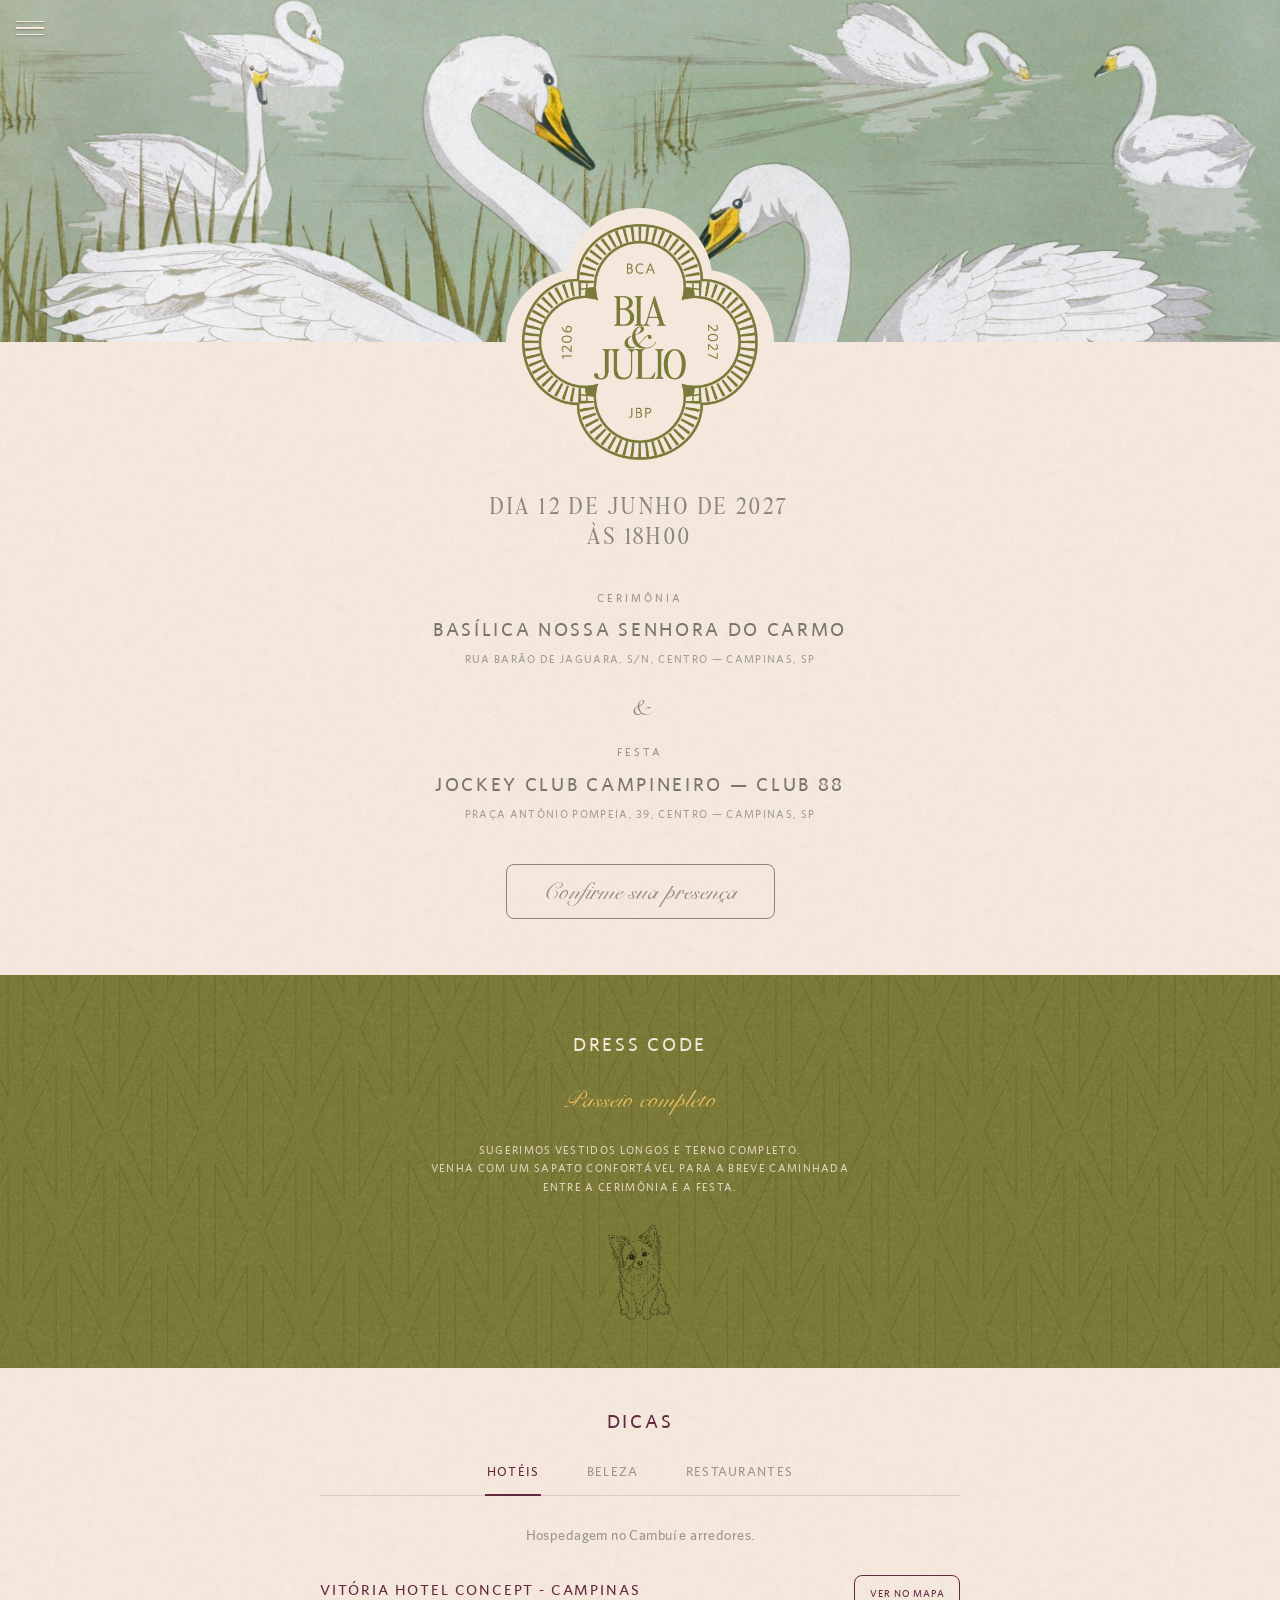
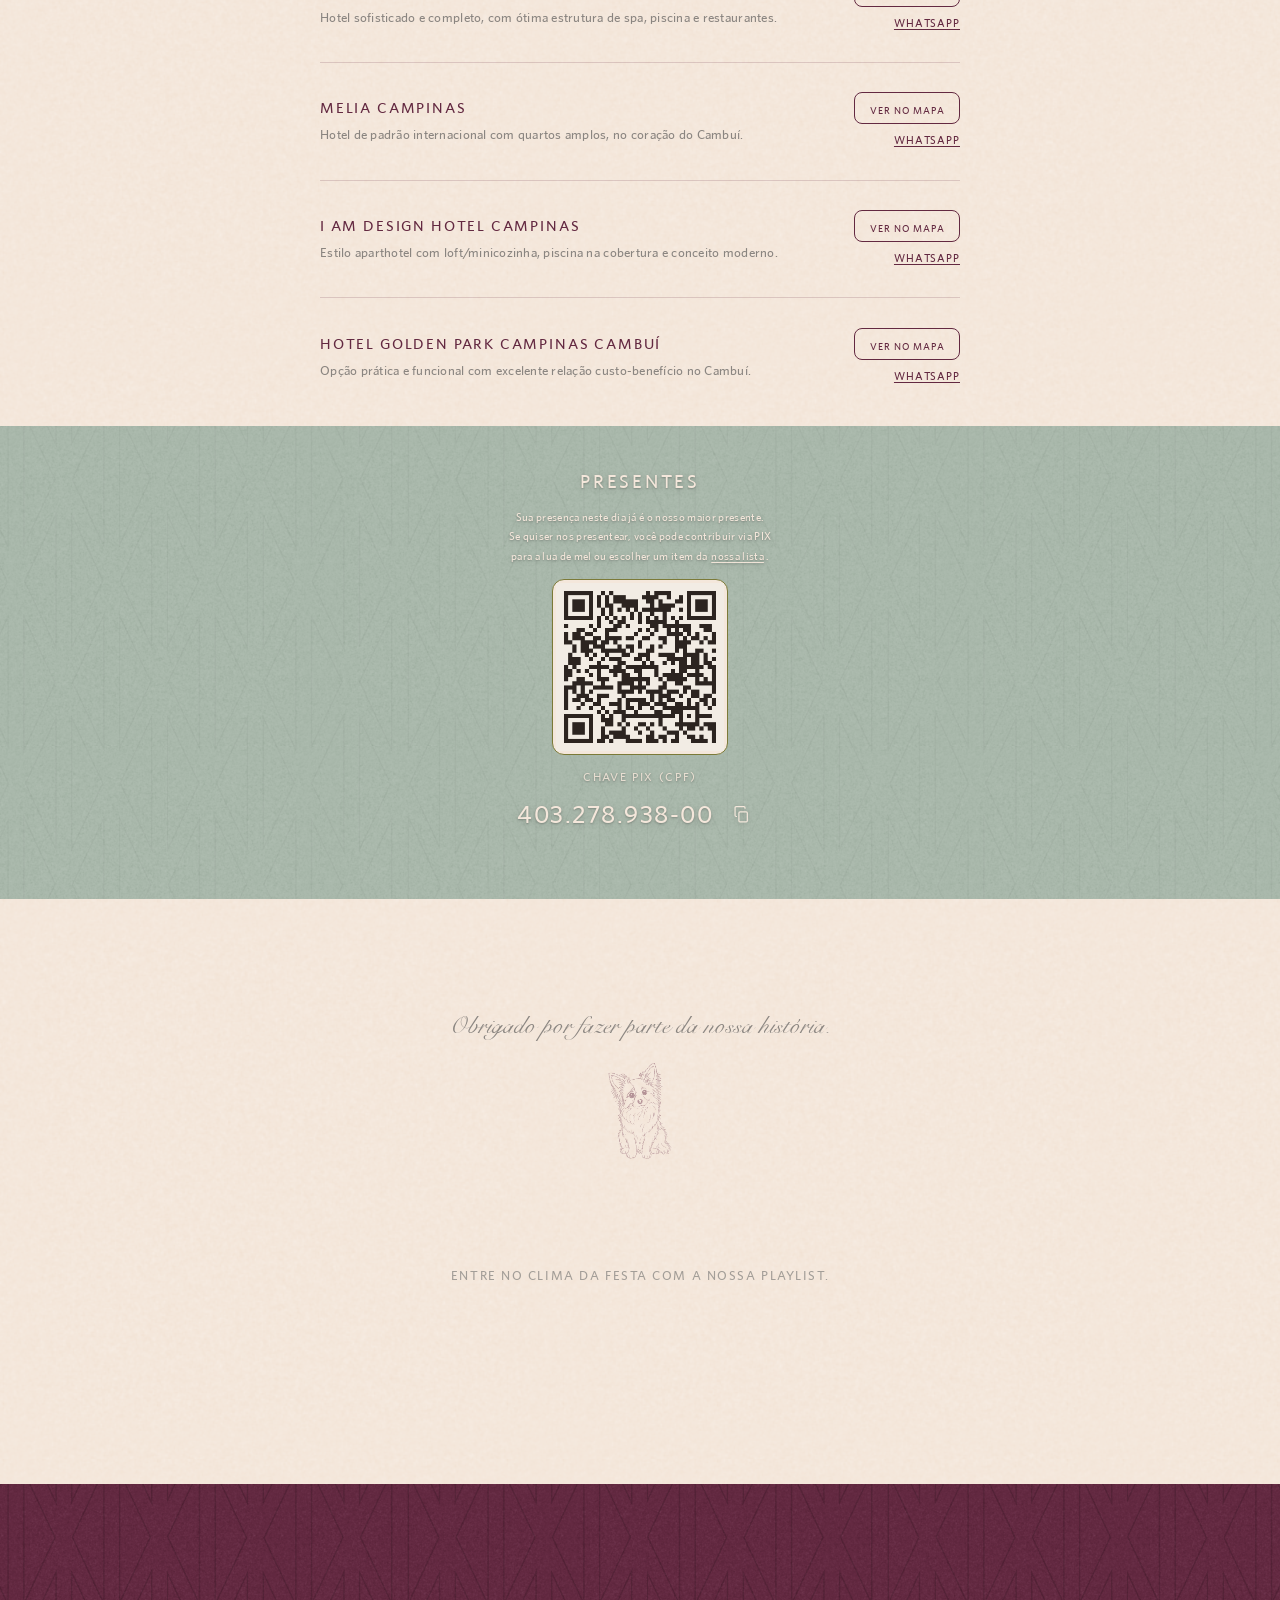
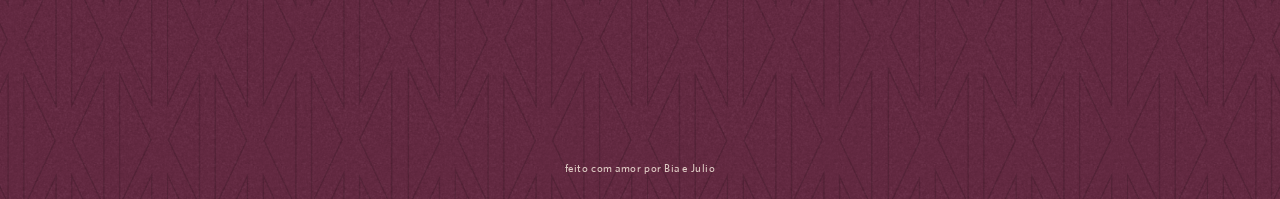
==== home.html @ 4e833aa7 "fix: add Primeiro de Abril and Kindai iFood to tips Co-authored-by: Cursor <cursoragent@cursor.com>" ====
<!DOCTYPE html>
<html lang="pt-BR">
<head>
  <meta charset="UTF-8">
  <meta name="viewport" content="width=device-width, initial-scale=1.0, viewport-fit=cover">
  <title>Beatriz & Julio — Casamento</title>
  <meta name="description" content="Beatriz e Julio vão se casar em 12 de junho de 2027. Confirme sua presença e veja todas as informações do casamento.">
  <link rel="icon" href="assets/images/monograma-gold.png" type="image/png">
  <link rel="stylesheet" href="css/styles.css?v=142">
  <link rel="stylesheet" href="css/rsvp.css?v=12">
</head>
<body>
  <!-- CONFIG
    RSVP_WHATSAPP: 5512996263115
    PIX_CHAVE: 403.278.938-00
    PLAYLIST_URL: #
    HORARIO: 18:00
    CERIMONIA: Basílica Nossa Senhora do Carmo — Rua Barão de Jaguara, s/n, Centro, Campinas — SP
    FESTA: Jockey Club Campineiro — Club 88 — Praça Antônio Pompeia, 39, Centro, Campinas — SP
  -->

  <header class="site-header site-header--on-light">
    <button class="site-header__menu-btn" type="button" aria-label="Abrir menu" aria-expanded="false">
      <span></span>
      <span></span>
      <span></span>
    </button>
  </header>

  <div class="nav-overlay" aria-hidden="true"></div>
  <nav class="nav-drawer" aria-label="Menu principal">
    <ul class="nav-drawer__list">
      <li><a class="nav-drawer__link" href="#inicio">Início</a></li>
      <li><a class="nav-drawer__link" href="#dress-code">Dress Code</a></li>
      <li><a class="nav-drawer__link" href="#dicas">Dicas</a></li>
      <li><a class="nav-drawer__link" href="#presentes">Presentes</a></li>
      <li><a class="nav-drawer__link" href="#playlist">Playlist</a></li>
    </ul>
  </nav>

  <main class="page">
    <div class="first-screen">
      <section id="inicio" class="hero hero--venue">
        <img class="hero__image" src="assets/images/swans-art-nouveau.jpg" alt="Cisnes — ilustração Art Nouveau">
      </section>

      <div class="hero__monogram-stack">
        <img class="hero__monogram-fill" src="assets/images/monograma-fill.svg" alt="" aria-hidden="true">
        <img class="hero__monogram-mark" src="assets/images/monograma-olive.png" alt="Bia & Julio">
      </div>

      <section class="invitation reveal">
        <p class="invitation__date">
          Dia 12 de junho de 2027<br>
          às 18h00
        </p>

        <div class="invitation__venues">
          <div class="invitation__venue">
            <p class="invitation__venue-label">Cerimônia</p>
            <a
              class="invitation__venue-link"
              href="https://maps.app.goo.gl/FiXs4TxxxK9gb6hc9"
              target="_blank"
              rel="noopener noreferrer"
            >
              <h2 class="invitation__venue-name">Basílica Nossa Senhora do Carmo</h2>
              <p class="invitation__venue-address">Rua Barão de Jaguara, s/n, Centro — Campinas, SP</p>
            </a>
          </div>

          <p class="invitation__amp" aria-hidden="true">&amp;</p>

          <div class="invitation__venue">
            <p class="invitation__venue-label">Festa</p>
            <a
              class="invitation__venue-link"
              href="https://maps.app.goo.gl/JfNeEzBHEFz16YMNA"
              target="_blank"
              rel="noopener noreferrer"
            >
              <h2 class="invitation__venue-name">Jockey Club Campineiro — Club 88</h2>
              <p class="invitation__venue-address">Praça Antônio Pompeia, 39, Centro — Campinas, SP</p>
            </a>
          </div>
        </div>

        <button type="button" class="invitation__rsvp" data-rsvp>Confirme sua presença</button>
      </section>
    </div>

    <section id="dress-code" class="dress-code dress-code--gold reveal">
      <!-- <p class="dress-code__label">Dress Code</p> -->
      <h2 class="dress-code__title">Dress Code</h2>
      <p class="dress-code__note">Passeio completo</p>
      <p class="dress-code__place">Sugerimos vestidos longos e terno completo.</p>
      <p class="dress-code__place">Venha com um sapato confortável para a breve caminhada entre a cerimônia e a festa.</p>
      <img class="dress-code__dog" src="assets/images/dog-dark.png" alt="" aria-hidden="true">
    </section>

    <section id="dicas" class="tips">
      <h2 class="tips__heading">Dicas</h2>
      <div class="tips__sheet" data-tips-tabs>
        <div class="tips__tabs" role="tablist" aria-label="Tipos de dica">
          <button type="button" class="tips__tab is-active" role="tab" id="tab-hospedagem" aria-selected="true" aria-controls="panel-hospedagem">Hotéis</button>
          <button type="button" class="tips__tab" role="tab" id="tab-arrumar" aria-selected="false" aria-controls="panel-arrumar">Beleza</button>
          <button type="button" class="tips__tab" role="tab" id="tab-restaurantes" aria-selected="false" aria-controls="panel-restaurantes">Restaurantes</button>
        </div>

        <div class="tips__panel is-active" id="panel-hospedagem" role="tabpanel" aria-labelledby="tab-hospedagem">
          <p class="tips__intro">Hospedagem no Cambuí e arredores.</p>
          <article class="tips__place">
            <div class="tips__place-info">
              <h3 class="tips__place-name">Vitória Hotel Concept - Campinas</h3>
              <p class="tips__place-text">
                Hotel sofisticado e completo, com ótima estrutura de spa, piscina e restaurantes.
              </p>
            </div>
            <div class="tips__place-links">
              <a class="btn" href="https://www.google.com/maps/search/?api=1&amp;query=Vit%C3%B3ria+Hotel+Concept+Av.+Jos%C3%A9+de+Sousa+Campos+425+Campinas" target="_blank" rel="noopener noreferrer">Ver no mapa</a>
              <a class="tips__place-more" href="https://wa.me/5508005802571?text=Ol%C3%A1!%20Gostaria%20de%20fazer%20uma%20reserva%20no%20Vit%C3%B3ria%20Hotel%20Concept%20Campinas%20para%20o%20casamento%20de%20Beatriz%20e%20Julio%20(12%2F06%2F2027)." target="_blank" rel="noopener noreferrer">WhatsApp</a>
            </div>
          </article>
          <article class="tips__place">
            <div class="tips__place-info">
              <h3 class="tips__place-name">Melia Campinas</h3>
              <p class="tips__place-text">
                Hotel de padrão internacional com quartos amplos, no coração do Cambuí.
              </p>
            </div>
            <div class="tips__place-links">
              <a class="btn" href="https://www.google.com/maps/search/?api=1&amp;query=Melia+Campinas" target="_blank" rel="noopener noreferrer">Ver no mapa</a>
              <a class="tips__place-more" href="https://wa.me/551937538000?text=Ol%C3%A1!%20Gostaria%20de%20fazer%20uma%20reserva%20no%20Melia%20Campinas%20para%20o%20casamento%20de%20Beatriz%20e%20Julio%20(12%2F06%2F2027)." target="_blank" rel="noopener noreferrer">WhatsApp</a>
            </div>
          </article>
          <article class="tips__place">
            <div class="tips__place-info">
              <h3 class="tips__place-name">I Am Design Hotel Campinas</h3>
              <p class="tips__place-text">
                Estilo aparthotel com loft/minicozinha, piscina na cobertura e conceito moderno.
              </p>
            </div>
            <div class="tips__place-links">
              <a class="btn" href="https://www.google.com/maps/search/?api=1&amp;query=I+Am+Design+Hotel+Campinas" target="_blank" rel="noopener noreferrer">Ver no mapa</a>
              <a class="tips__place-more" href="https://wa.me/551931138600?text=Ol%C3%A1!%20Gostaria%20de%20fazer%20uma%20reserva%20no%20I%20Am%20Design%20Hotel%20Campinas%20para%20o%20casamento%20de%20Beatriz%20e%20Julio%20(12%2F06%2F2027)." target="_blank" rel="noopener noreferrer">WhatsApp</a>
            </div>
          </article>
          <article class="tips__place">
            <div class="tips__place-info">
              <h3 class="tips__place-name">Hotel Golden Park Campinas Cambuí</h3>
              <p class="tips__place-text">
                Opção prática e funcional com excelente relação custo-benefício no Cambuí.
              </p>
            </div>
            <div class="tips__place-links">
              <a class="btn" href="https://www.google.com/maps/search/?api=1&amp;query=Hotel+Golden+Park+Campinas+Cambu%C3%AD" target="_blank" rel="noopener noreferrer">Ver no mapa</a>
              <a class="tips__place-more" href="https://wa.me/551921377759?text=Ol%C3%A1!%20Gostaria%20de%20fazer%20uma%20reserva%20no%20Hotel%20Golden%20Park%20Campinas%20Cambu%C3%AD%20para%20o%20casamento%20de%20Beatriz%20e%20Julio%20(12%2F06%2F2027)." target="_blank" rel="noopener noreferrer">WhatsApp</a>
            </div>
          </article>
        </div>

        <div class="tips__panel" id="panel-arrumar" role="tabpanel" aria-labelledby="tab-arrumar" hidden>
          <p class="tips__intro">Onde se arrumar no dia.</p>
          <article class="tips__place">
            <div class="tips__place-info">
              <h3 class="tips__place-name">CR Beauty Concept</h3>
              <p class="tips__place-text">
                Espaço acolhedor no Cambuí focado em produções para eventos e dia da noiva/madrinhas.
              </p>
            </div>
            <div class="tips__place-links">
              <a class="btn" href="https://www.google.com/maps/search/?api=1&amp;query=CR+Beauty+Concept+Campinas" target="_blank" rel="noopener noreferrer">Ver no mapa</a>
              <a class="tips__place-more" href="https://wa.me/551933953003?text=Ol%C3%A1!%20Gostaria%20de%20agendar%20um%20hor%C3%A1rio%20para%20o%20casamento%20de%20Beatriz%20e%20Julio%20(12%2F06%2F2027)." target="_blank" rel="noopener noreferrer">WhatsApp</a>
            </div>
          </article>
          <article class="tips__place">
            <div class="tips__place-info">
              <h3 class="tips__place-name">Salão Beauty Lounge Paula Espelho</h3>
              <p class="tips__place-text">
                Salão renomado no Cambuí, especializado em maquiagem e penteados de alta durabilidade.
              </p>
            </div>
            <div class="tips__place-links">
              <a class="btn" href="https://www.google.com/maps/search/?api=1&amp;query=Sal%C3%A3o+Beauty+Lounge+Paula+Espelho+Campinas" target="_blank" rel="noopener noreferrer">Ver no mapa</a>
              <a class="tips__place-more" href="https://wa.me/551932035300?text=Ol%C3%A1!%20Gostaria%20de%20agendar%20um%20hor%C3%A1rio%20para%20o%20casamento%20de%20Beatriz%20e%20Julio%20(12%2F06%2F2027)." target="_blank" rel="noopener noreferrer">WhatsApp</a>
            </div>
          </article>
          <article class="tips__place">
            <div class="tips__place-info">
              <h3 class="tips__place-name">Monalisa Beauty Lounge</h3>
              <p class="tips__place-text">
                Estrutura ampla em Nova Campinas para maquiagem, cabelos e dia de beleza.
              </p>
            </div>
            <div class="tips__place-links">
              <a class="btn" href="https://www.google.com/maps/search/?api=1&amp;query=Monalisa+Beauty+Lounge+Campinas" target="_blank" rel="noopener noreferrer">Ver no mapa</a>
              <a class="tips__place-more" href="https://wa.me/551933425844?text=Ol%C3%A1!%20Gostaria%20de%20agendar%20um%20hor%C3%A1rio%20para%20o%20casamento%20de%20Beatriz%20e%20Julio%20(12%2F06%2F2027)." target="_blank" rel="noopener noreferrer">WhatsApp</a>
            </div>
          </article>
          <article class="tips__place">
            <div class="tips__place-info">
              <h3 class="tips__place-name">Keramas Salão e Spa Urbano</h3>
              <p class="tips__place-text">
                Conceito de spa urbano com pacotes e espaço privativo para atendimento de grupos.
              </p>
            </div>
            <div class="tips__place-links">
              <a class="btn" href="https://www.google.com/maps/search/?api=1&amp;query=Keramas+Sal%C3%A3o+e+Spa+Urbano+Campinas" target="_blank" rel="noopener noreferrer">Ver no mapa</a>
              <a class="tips__place-more" href="https://wa.me/551932558178?text=Ol%C3%A1!%20Gostaria%20de%20agendar%20um%20hor%C3%A1rio%20para%20o%20casamento%20de%20Beatriz%20e%20Julio%20(12%2F06%2F2027)." target="_blank" rel="noopener noreferrer">WhatsApp</a>
            </div>
          </article>
          <article class="tips__place">
            <div class="tips__place-info">
              <h3 class="tips__place-name">Cris Gata Salão de Beleza</h3>
              <p class="tips__place-text">
                Especializado em produções sociais, bem próximo ao Cambuí em Nova Campinas.
              </p>
            </div>
            <div class="tips__place-links">
              <a class="btn" href="https://www.google.com/maps/search/?api=1&amp;query=Cris+Gata+Sal%C3%A3o+de+Beleza+Campinas" target="_blank" rel="noopener noreferrer">Ver no mapa</a>
              <a class="tips__place-more" href="https://wa.me/5519981691484?text=Ol%C3%A1!%20Gostaria%20de%20agendar%20um%20hor%C3%A1rio%20para%20o%20casamento%20de%20Beatriz%20e%20Julio%20(12%2F06%2F2027)." target="_blank" rel="noopener noreferrer">WhatsApp</a>
            </div>
          </article>
          <article class="tips__place">
            <div class="tips__place-info">
              <h3 class="tips__place-name">Praça Salão Bar</h3>
              <p class="tips__place-text">
                Conceito descontraído, combinando beleza e drinks perto do Taquaral.
              </p>
            </div>
            <div class="tips__place-links">
              <a class="btn" href="https://www.google.com/maps/search/?api=1&amp;query=Pra%C3%A7a+Sal%C3%A3o+Bar+Campinas" target="_blank" rel="noopener noreferrer">Ver no mapa</a>
              <a class="tips__place-more" href="https://wa.me/5519999216332?text=Ol%C3%A1!%20Gostaria%20de%20agendar%20um%20hor%C3%A1rio%20para%20o%20casamento%20de%20Beatriz%20e%20Julio%20(12%2F06%2F2027)." target="_blank" rel="noopener noreferrer">WhatsApp</a>
            </div>
          </article>
        </div>

        <div class="tips__panel" id="panel-restaurantes" role="tabpanel" aria-labelledby="tab-restaurantes" data-tips-accordion hidden>
          <p class="tips__intro">Nossas recomendações de onde comer em Campinas. <br>Se quiser mais dicas, pode perguntar pra gente.</p>

          <details class="tips__group-block">
            <summary class="tips__group">Cafés</summary>
            <div class="tips__group-content">
              <article class="tips__place">
                <div class="tips__place-info">
                  <h4 class="tips__place-name">Pão do Cambuí</h4>
                  <p class="tips__place-text">Padaria-clássica do Cambuí, café da manhã caprichado.</p>
                </div>
                <div class="tips__place-links">
                  <a class="btn" href="https://www.google.com/maps/search/?api=1&amp;query=P%C3%A3o+do+Cambu%C3%AD+Rua+Dr.+Em%C3%ADlio+Ribas+70+Campinas" target="_blank" rel="noopener noreferrer">Ver no mapa</a>
                  <a class="tips__place-more" href="https://www.ifood.com.br/delivery/campinas-sp/pao-do-cambui-boulangerie-cambui/bdd898d2-08e0-4538-b536-0adf9ed9991f" target="_blank" rel="noopener noreferrer">iFood</a>
                </div>
              </article>

              <article class="tips__place">
                <div class="tips__place-info">
                  <h4 class="tips__place-name">Café Maritaka</h4>
                  <p class="tips__place-text">Café gostoso no meio da natureza, ideal pra um brunch mais tranquilão.</p>
                </div>
                <div class="tips__place-links">
                  <a class="btn" href="https://www.google.com/maps/search/?api=1&amp;query=Caf%C3%A9+Maritaka+Heitor+Penteado+1580+Campinas" target="_blank" rel="noopener noreferrer">Ver no mapa</a>
                </div>
              </article>

              <article class="tips__place">
                <div class="tips__place-info">
                  <h4 class="tips__place-name">Abigail Coffee Co</h4>
                  <p class="tips__place-text">Café especial e ambiente aconchegante, ótimo pra um intervalo na cidade.</p>
                </div>
                <div class="tips__place-links">
                  <a class="btn" href="https://www.google.com/maps/search/?api=1&amp;query=Abigail+Coffee+Co+Campinas" target="_blank" rel="noopener noreferrer">Ver no mapa</a>
                </div>
              </article>
            </div>
          </details>

          <details class="tips__group-block">
            <summary class="tips__group">Restaurantes</summary>
            <div class="tips__group-content">
              <article class="tips__place">
                <div class="tips__place-info">
                  <h4 class="tips__place-name">Sumirê</h4>
                  <p class="tips__place-text">O nosso restaurante japonês favorito. Clássico e sem firulas.</p>
                </div>
                <div class="tips__place-links">
                  <a class="btn" href="https://www.google.com/maps/search/?api=1&amp;query=Sumir%C3%AA+Av.+Romeu+T%C3%B3rtima+304+Campinas" target="_blank" rel="noopener noreferrer">Ver no mapa</a>
                </div>
              </article>

              <article class="tips__place">
                <div class="tips__place-info">
                  <h4 class="tips__place-name">Fogão Mineiro</h4>
                  <p class="tips__place-text">Restaurante mineiro familiar em Sousas, com um belo fogão de lenha.</p>
                </div>
                <div class="tips__place-links">
                  <a class="btn" href="https://www.google.com/maps/search/?api=1&amp;query=Fog%C3%A3o+Mineiro+Rua+Coronel+Alfredo+Augusto+do+Nascimento+1052+Campinas" target="_blank" rel="noopener noreferrer">Ver no mapa</a>
                </div>
              </article>

              <article class="tips__place">
                <div class="tips__place-info">
                  <h4 class="tips__place-name">Lume</h4>
                  <p class="tips__place-text">Cozinha contemporânea e ambiente sofisticado, bom pra um jantar especial.</p>
                </div>
                <div class="tips__place-links">
                  <a class="btn" href="https://www.google.com/maps/search/?api=1&amp;query=Lume+Restaurante+Campinas" target="_blank" rel="noopener noreferrer">Ver no mapa</a>
                </div>
              </article>

              <article class="tips__place">
                <div class="tips__place-info">
                  <h4 class="tips__place-name">City Tortas</h4>
                  <p class="tips__place-text">Prato Feito tradicional, tortas, salgados e ótimos docinhos.</p>
                </div>
                <div class="tips__place-links">
                  <a class="btn" href="https://www.google.com/maps/search/?api=1&amp;query=City+Tortas+J%C3%BAlio+de+Mesquita+73+Campinas" target="_blank" rel="noopener noreferrer">Ver no mapa</a>
                </div>
              </article>
            </div>
          </details>

          <details class="tips__group-block">
            <summary class="tips__group">Delivery</summary>
            <div class="tips__group-content">
              <article class="tips__place">
                <div class="tips__place-info">
                  <h4 class="tips__place-name">Lastro Pizzaria</h4>
                  <p class="tips__place-text">Pizza napolitana individual, fininha e na lenha.</p>
                </div>
                <div class="tips__place-links">
                  <a class="btn" href="https://www.google.com/maps/search/?api=1&amp;query=Lastro+Pizzaria+Jos%C3%A9+Vilagelin+J%C3%BAnior+19+Campinas" target="_blank" rel="noopener noreferrer">Ver no mapa</a>
                  <a class="tips__place-more" href="https://www.ifood.com.br/delivery/campinas-sp/lastro-pizzaria-cambui-cambui/2d0b4791-c828-482b-ba06-5af4cdbf83e3" target="_blank" rel="noopener noreferrer">iFood</a>
                </div>
              </article>

              <article class="tips__place">
                <div class="tips__place-info">
                  <h4 class="tips__place-name">Bronco Burger</h4>
                  <p class="tips__place-text">Simplesmente o melhor hambúrguer da cidade. Bem brutão.</p>
                </div>
                <div class="tips__place-links">
                  <a class="btn" href="https://www.google.com/maps/search/?api=1&amp;query=Bronco+Burger+Jos%C3%A9+Vilagelin+J%C3%BAnior+25+Campinas" target="_blank" rel="noopener noreferrer">Ver no mapa</a>
                  <a class="tips__place-more" href="https://www.ifood.com.br/delivery/campinas-sp/bronco-burger---cambui-cambui/4a21401f-c179-4581-aef2-990046a72c24" target="_blank" rel="noopener noreferrer">iFood</a>
                </div>
              </article>

              <article class="tips__place">
                <div class="tips__place-info">
                  <h4 class="tips__place-name">TT Burger</h4>
                  <p class="tips__place-text">Hambúrguer muito bom, menos brutão e mais variedade.</p>
                </div>
                <div class="tips__place-links">
                  <a class="btn" href="https://www.google.com/maps/search/?api=1&amp;query=TT+Burger+Campinas" target="_blank" rel="noopener noreferrer">Ver no mapa</a>
                  <a class="tips__place-more" href="https://www.ifood.com.br/delivery/campinas-sp/tt-burger---campinas-cambui/7d01cd0c-469b-4a53-9ffa-248091666648" target="_blank" rel="noopener noreferrer">iFood</a>
                </div>
              </article>

              <article class="tips__place">
                <div class="tips__place-info">
                  <h4 class="tips__place-name">Kindai</h4>
                  <p class="tips__place-text">Japonês do Hotel Vitória, muito bom no delivery.</p>
                </div>
                <div class="tips__place-links">
                  <a class="btn" href="https://www.google.com/maps/search/?api=1&amp;query=Kindai+Campinas" target="_blank" rel="noopener noreferrer">Ver no mapa</a>
                  <a class="tips__place-more" href="https://www.ifood.com.br/delivery/campinas-sp/kindai---vitoria-hotel-campinas-cambui/5aef5b19-2ca3-4380-98ca-bea628120ba3" target="_blank" rel="noopener noreferrer">iFood</a>
                </div>
              </article>
            </div>
          </details>

          <details class="tips__group-block">
            <summary class="tips__group">Bares</summary>
            <div class="tips__group-content">
              <article class="tips__place">
                <div class="tips__place-info">
                  <h4 class="tips__place-name">Facca Bar</h4>
                  <p class="tips__place-text">Bar antigo do Centro, bom para um chopinho depois de passear pela cidade.</p>
                </div>
                <div class="tips__place-links">
                  <a class="btn" href="https://www.google.com/maps/search/?api=1&amp;query=Facca+Bar+Rua+Concei%C3%A7%C3%A3o+157+Campinas" target="_blank" rel="noopener noreferrer">Ver no mapa</a>
                </div>
              </article>

              <article class="tips__place">
                <div class="tips__place-info">
                  <h4 class="tips__place-name">City Bar</h4>
                  <p class="tips__place-text">O melhor bolinho de bacalhau do mundo, segundo eles mesmos (e o Julio).</p>
                </div>
                <div class="tips__place-links">
                  <a class="btn" href="https://www.google.com/maps/search/?api=1&amp;query=City+Bar+J%C3%BAlio+de+Mesquita+450+Campinas" target="_blank" rel="noopener noreferrer">Ver no mapa</a>
                </div>
              </article>

              <article class="tips__place">
                <div class="tips__place-info">
                  <h4 class="tips__place-name">Primeiro de Abril</h4>
                  <p class="tips__place-text">Boteco raíz de verdade, com uma incrível estufa de acepípes.</p>
                </div>
                <div class="tips__place-links">
                  <a class="btn" href="https://www.google.com/maps/search/?api=1&amp;query=Primeiro+de+Abril+Rua+Doutor+Miguel+Penteado+440+Campinas" target="_blank" rel="noopener noreferrer">Ver no mapa</a>
                </div>
              </article>
            </div>
          </details>
        </div>
      </div>
    </section>

    <section id="presentes" class="presentes">
      <h2 class="section-title">Presentes</h2>

      <p class="presentes-letter__lead">
        Sua presença neste dia já é o nosso maior presente.<br>
        Se quiser nos presentear, você pode contribuir via PIX para a lua de mel ou escolher um item da <a href="https://www.amazon.com.br/hz/wishlist/ls/1V5BBC9HXZ12V?ref_=wl_share" target="_blank" rel="noopener noreferrer">nossa lista</a>.
      </p>
      <figure class="presentes-pix__qr">
        <img src="assets/images/pix-qrcode.png" alt="QR Code PIX para lua de mel de Beatriz e Julio" width="240" height="240">
      </figure>
      <div class="presentes-pix__details">
        <p class="presentes-pix__label">Chave PIX (CPF)</p>
        <div class="presentes-pix__key-row">
          <p class="presentes-pix__key" id="pix-key">403.278.938-00</p>
          <button type="button" class="presentes-pix__copy" data-copy="#pix-key" aria-label="Copiar chave PIX">
            <svg class="presentes-pix__copy-icon" viewBox="0 0 24 24" fill="none" aria-hidden="true">
              <rect x="9" y="9" width="11" height="13" rx="1.5" stroke="currentColor" stroke-width="1.6"/>
              <path d="M6.5 15H5.5A1.5 1.5 0 0 1 4 13.5v-10A1.5 1.5 0 0 1 5.5 2h10A1.5 1.5 0 0 1 17 3.5V5" stroke="currentColor" stroke-width="1.6"/>
            </svg>
          </button>
        </div>
        <p class="presentes-pix__hint" data-copy-feedback aria-live="polite"></p>
      </div>
    </section>

    <div class="closing">
      <div class="presentes-footer-note">
        <p class="presentes-footer-note__text">Obrigado por fazer parte da nossa história.</p>
        <img class="presentes-footer-note__dog" src="assets/images/dog-burgundy.png" alt="" aria-hidden="true">
      </div>

      <section id="playlist" class="playlist-section">
        <div class="playlist-section__container">
          <p class="playlist-section__intro">
            Entre no clima da festa com a nossa playlist.
          </p>
          <div class="playlist-section__player">
            <iframe
              class="playlist-section__embed"
              src="https://open.spotify.com/embed/playlist/6Q1dMNiorIiwlzqyEdG9Ay?utm_source=generator&theme=0"
              title="Playlist Bia e Julio no Spotify"
              width="100%"
              height="352"
              frameBorder="0"
              allowfullscreen=""
              allow="autoplay; clipboard-write; encrypted-media; fullscreen; picture-in-picture"
              loading="lazy"
            ></iframe>
          </div>
          <p class="playlist-section__credit">feito com amor por Bia e Julio</p>
        </div>
      </section>
    </div>
  </main>

  <div class="rsvp-modal" id="rsvp-modal">
    <div class="rsvp-modal__dialog rsvp-modal__dialog--wide" role="dialog" aria-labelledby="rsvp-modal-title" aria-modal="true">
      <button type="button" class="rsvp-modal__close" data-rsvp-close aria-label="Fechar">×</button>
      <div class="rsvp-thanks-delighter" id="rsvp-thanks-delighter" aria-hidden="true"></div>
      <img
        class="rsvp-thanks-monogram"
        id="rsvp-thanks-monogram"
        src="assets/images/monograma-olive.png"
        alt=""
        width="52"
        height="52"
        hidden
      >
      <h2 id="rsvp-modal-title" class="rsvp-modal__title">Confirmar presença</h2>

      <div id="rsvp-message" class="rsvp-modal__error" hidden></div>

      <div class="rsvp-modal__step" data-rsvp-step="unlock">
        <p class="rsvp-modal__text" id="rsvp-unlock-hint">Informe seu primeiro nome e os últimos 4 dígitos do celular.<br>Por favor, confirmar até 15 de março de 2027.</p>
        <form id="rsvp-unlock-form" novalidate>
          <div class="rsvp-modal__field">
            <label for="rsvp-first-name" class="rsvp-modal__label">Primeiro nome</label>
            <input
              type="text"
              id="rsvp-first-name"
              class="rsvp-modal__input"
              name="firstName"
              placeholder="Ex.: João"
              autocomplete="given-name"
              maxlength="40"
              required
            >
          </div>
          <div class="rsvp-modal__field">
            <label for="rsvp-second-field" class="rsvp-modal__label" id="rsvp-second-label">Últimos 4 dígitos do celular</label>
            <input
              type="text"
              id="rsvp-second-field"
              class="rsvp-modal__input"
              name="secondField"
              placeholder="Ex.: 5432"
              inputmode="numeric"
              maxlength="4"
              required
            >
          </div>
          <div class="rsvp-modal__actions">
            <button type="submit" class="btn btn--olive" id="rsvp-unlock-submit">Continuar</button>
          </div>
        </form>
      </div>

      <div class="rsvp-modal__step" data-rsvp-step="rsvp" hidden>
        <p class="rsvp-modal__text" id="rsvp-greeting">Confirme a presença de cada pessoa:</p>
        <form id="rsvp-confirm-form">
          <div class="rsvp-modal__guest-list" id="rsvp-guest-list"></div>
          <div class="rsvp-modal__actions">
            <button type="submit" class="btn btn--olive">Enviar confirmação</button>
          </div>
        </form>
      </div>

      <div class="rsvp-modal__step rsvp-modal__step--thanks" data-rsvp-step="thanks" hidden>
        <div class="rsvp-thanks-body" id="rsvp-thanks-body">
          <p class="rsvp-modal__text rsvp-modal__text--thanks" id="rsvp-thanks-message"></p>
          <div class="rsvp-modal__actions">
            <button type="button" class="btn btn--olive" data-rsvp-edit>Editar confirmação</button>
          </div>
        </div>
      </div>

      <div class="rsvp-modal__step" data-rsvp-step="admin" hidden>
        <div class="rsvp-modal__stats" id="rsvp-admin-stats"></div>
        <div class="rsvp-modal__admin-list" id="rsvp-admin-list"></div>
      </div>
    </div>
  </div>

  <script src="js/main.js?v=19"></script>
  <script src="js/rsvp.js?v=36"></script>
</body>
</html>
---- css/styles.css ----
/* Design system — Beatriz & Julio | Identidade Visual */

@font-face {
  font-family: 'Bethany Elingston';
  src: url('../assets/fonts/Bethany Elingston.otf') format('opentype');
  font-weight: normal;
  font-style: normal;
}

@font-face {
  font-family: 'Whitney';
  src: url('../assets/fonts/Whitney-Medium.ttf') format('truetype');
  font-weight: normal;
  font-style: normal;
}

@font-face {
  font-family: 'Whitney';
  src: url('../assets/fonts/whitney-bold.ttf') format('truetype');
  font-weight: bold;
  font-style: normal;
}

@font-face {
  font-family: 'Snell Roundhand';
  src: url('../assets/fonts/SnellRoundhand.ttc') format('truetype');
  font-weight: normal;
  font-style: normal;
}

:root {
  /* Brand palette from identity manual */
  --olive: #7b7a38;
  --olive-light: #93924b;
  --sage: #a9b8ab;
  --sage-light: #c4cfc5;
  --gold: #f3c460;
  --gold-light: #f7d68a;
  --cream: #f4e7db;
  --burgundy: #632941;
  --burgundy-light: #7d3a55;
  --dark: #1d1d1b;

  /* Semantic aliases */
  --bg-primary: var(--cream);
  --bg-accent: var(--olive);
  --bg-accent-deep: var(--burgundy);
  --text-dark: var(--dark);
  --text-muted: #8a8a7a;
  --text-on-dark: var(--cream);
  --white: #ffffff;

  /* Legacy aliases (backward compat for save-the-date) */
  --bg-beige: var(--cream);
  --bg-beige-light: var(--cream);
  --olive-dark: color-mix(in srgb, var(--olive) 75%, black);
  --brown-dark: var(--dark);
  --gold-light: #f7d68a;
  --wood: var(--burgundy);
  --wood-light: var(--sage);
  --gray-card: #f0ebe4;

  /* Typography */
  --font-serif: 'Bethany Elingston', Georgia, "Times New Roman", serif;
  --font-sans: 'Whitney', system-ui, -apple-system, sans-serif;
  --font-script: 'Snell Roundhand', cursive;
  --text-caption: 0.6875rem;
  --text-body-sm: 0.75rem;
  --text-body: 0.8125rem;
  --text-body-lg: 0.875rem;
  --text-title: clamp(0.95rem, 3.2vw, 1.2rem);
  --text-script-sm: 1.15rem;
  --text-script: 1.5rem;
  --text-script-lg: 1.75rem;

  /* Layout */
  --max-width: 480px;
  --max-width-desktop: 900px;
  --header-height: 56px;
  --radius-sm: 4px;
  --transition: 0.25s ease;
  --footer-height: 30vh;
  --pattern-tile: clamp(280px, 40vw, 480px);
  --pattern-tile-small: clamp(140px, 20vw, 220px);
  --pattern-shift-y: calc(var(--pattern-tile) * -0.1);
  --paper-texture: url('../assets/images/paper-texture.png');
  --paper-texture-size: 320px;
  --paper-texture-opacity: 0.08;
  --paper-texture-opacity-dark: 0.07;
  --paper-texture-blend: soft-light;
  --paper-texture-blend-dark: soft-light;
  --paper-texture-size-nav: 520px;
  --paper-texture-opacity-nav: 0.035;
  --paper-texture-size-soft: 560px;
  --paper-texture-opacity-soft: 0.045;
  --paper-texture-size-burgundy: 280px;
  --paper-texture-btn-size: 200px;
  --paper-texture-btn-blend: overlay;
}

*,
*::before,
*::after {
  box-sizing: border-box;
  margin: 0;
  padding: 0;
}

html {
  scroll-behavior: smooth;
}

body {
  font-family: var(--font-sans);
  font-size: var(--text-body);
  font-weight: 400;
  line-height: 1.6;
  color: var(--text-dark);
  background-color: var(--cream);
  -webkit-font-smoothing: antialiased;
}

img {
  display: block;
  max-width: 100%;
  height: auto;
}

a {
  color: inherit;
  text-decoration: underline;
  text-underline-offset: 2px;
}

a:hover {
  color: var(--olive);
}

ul {
  list-style: none;
}

/* =============================================
   LAYOUT
   ============================================= */

.page {
  min-height: 100vh;
}

.section-title {
  font-family: var(--font-sans);
  font-size: var(--text-title);
  font-weight: 500;
  letter-spacing: 0.14em;
  text-transform: uppercase;
  text-align: center;
  color: #7a7570;
  margin-bottom: 1rem;
}

/* =============================================
   PAPER TEXTURE — subtle grain overlay
   ============================================= */

.closing > * {
  position: relative;
  z-index: 2;
}

.invitation__rsvp,
.invitation__rsvp:hover,
.rsvp-modal__dialog .btn--olive,
.rsvp-modal__dialog .btn--olive:hover {
  background-image: var(--paper-texture);
  background-size: var(--paper-texture-btn-size);
  background-repeat: repeat;
  background-blend-mode: var(--paper-texture-btn-blend);
}

/* =============================================
   SCROLL REVEAL ANIMATIONS
   ============================================= */

.reveal {
  opacity: 0;
  transform: translateY(24px);
  transition: opacity 0.7s ease, transform 0.7s ease;
}

.reveal.is-visible {
  opacity: 1;
  transform: translateY(0);
}

/* =============================================
   HEADER — invisible, hamburger only
   ============================================= */

.site-header {
  position: fixed;
  top: 0;
  left: 0;
  right: 0;
  z-index: 100;
  height: var(--header-height);
  display: flex;
  align-items: center;
  pointer-events: none;
  background: transparent;
  border: none;
}

.site-header__menu-btn {
  pointer-events: auto;
  position: absolute;
  left: 1rem;
  top: 50%;
  transform: translateY(-50%);
  display: flex;
  flex-direction: column;
  justify-content: center;
  gap: 5px;
  width: 28px;
  height: 28px;
  padding: 0;
  border: none;
  background: none;
  cursor: pointer;
  z-index: 1;
}

.site-header__menu-btn span {
  display: block;
  width: 100%;
  height: 1.5px;
  background-color: var(--cream);
  box-shadow: 0 1px 2px rgba(29, 29, 27, 0.35);
  transition: transform var(--transition), opacity var(--transition), background-color var(--transition), box-shadow var(--transition);
}

.site-header--on-light .site-header__menu-btn span {
  background-color: var(--text-dark);
  box-shadow: none;
}

.site-header__menu-btn.is-open span:nth-child(1) {
  transform: translateY(6.5px) rotate(45deg);
}

.site-header__menu-btn.is-open span:nth-child(2) {
  opacity: 0;
}

.site-header__menu-btn.is-open span:nth-child(3) {
  transform: translateY(-6.5px) rotate(-45deg);
}

/* =============================================
   NAV DRAWER
   ============================================= */

.nav-overlay {
  position: fixed;
  inset: 0;
  z-index: 90;
  background-color: rgba(29, 29, 27, 0.5);
  opacity: 0;
  visibility: hidden;
  transition: opacity var(--transition), visibility var(--transition);
}

.nav-overlay.is-open {
  opacity: 1;
  visibility: visible;
}

.nav-drawer {
  position: fixed;
  top: 0;
  left: 0;
  z-index: 95;
  width: min(280px, 80vw);
  height: 100%;
  padding: calc(var(--header-height) + 1.5rem) 1.5rem 1.5rem;
  background-color: var(--cream);
  background-image: url('../assets/images/pattern-olive-outline.png');
  background-size: 120px;
  background-position: center var(--pattern-shift-y);
  background-repeat: repeat;
  background-blend-mode: soft-light;
  transform: translateX(-100%);
  transition: transform var(--transition);
  overflow: hidden;
}

.nav-drawer::after {
  content: "";
  position: absolute;
  inset: 0;
  z-index: 0;
  background-image: var(--paper-texture);
  background-size: var(--paper-texture-size-nav);
  background-repeat: repeat;
  opacity: var(--paper-texture-opacity-nav);
  mix-blend-mode: soft-light;
  pointer-events: none;
}

.nav-drawer.is-open {
  transform: translateX(0);
}

.nav-drawer__list {
  position: relative;
  z-index: 1;
  display: flex;
  flex-direction: column;
  gap: 1.25rem;
}

.nav-drawer__link {
  font-family: var(--font-sans);
  font-size: 0.9375rem;
  letter-spacing: 0.15em;
  text-transform: uppercase;
  text-decoration: none;
  transition: color var(--transition);
}

.nav-drawer__link:hover {
  color: var(--olive);
}

/* =============================================
   FIRST SCREEN FOLD
   ============================================= */

.first-screen {
  /* Width-based so a tall phone still crops the plate’s white margins */
  --hero-band: 42vw;
  --monogram-size: clamp(148px, 36vw, 196px);
  --monogram-overhang: calc(var(--monogram-size) * 0.5);
  position: relative;
  display: flex;
  flex-direction: column;
  min-height: 100svh;
  width: 100%;
}

/* =============================================
   HERO — Swans crop + overlapping monogram
   ============================================= */

.hero {
  position: relative;
  width: 100%;
  overflow: hidden;
}

.hero--venue {
  height: var(--hero-band);
  min-height: var(--hero-band);
}

.hero__image {
  position: absolute;
  inset: 0;
  width: 100%;
  height: 100%;
  object-fit: cover;
  object-position: center 20%;
  transform: scaleX(1.16);
  transform-origin: center;
}

.hero__monogram-stack {
  position: absolute;
  left: 50%;
  top: var(--hero-band);
  z-index: 3;
  display: flex;
  align-items: center;
  justify-content: center;
  width: var(--monogram-size);
  overflow: visible;
  transform: translate(-50%, -50%);
  pointer-events: none;
}

.hero__monogram-fill,
.hero__monogram-mark {
  max-width: none;
}

.hero__monogram-fill {
  position: absolute;
  top: 50%;
  left: 50%;
  width: 100%;
  height: auto;
  transform: translate(-50%, -50%);
  z-index: 0;
}

.hero__monogram-mark {
  position: relative;
  z-index: 1;
  width: 88%;
  height: auto;
}

/* =============================================
   INVITATION — digital invite layout
   ============================================= */

.invitation {
  position: relative;
  padding: max(
    clamp(7rem, 22vw, 9.5rem),
    calc(var(--monogram-overhang) + 0.75rem)
  ) 1.5rem 3.5rem;
  flex: 1 1 auto;
  display: flex;
  flex-direction: column;
  align-items: center;
  justify-content: flex-start;
  text-align: center;
  background-color: var(--cream);
  background-image: var(--paper-texture);
  background-size: var(--paper-texture-size-soft);
  background-repeat: repeat;
  background-blend-mode: overlay;
  overflow: hidden;
}

.invitation__date {
  font-family: var(--font-serif);
  font-size: var(--text-title);
  font-weight: 500;
  letter-spacing: 0.18em;
  text-transform: uppercase;
  line-height: 1.55;
  color: #8a8580;
  margin: 0 0 2.25rem;
}

.invitation__venues {
  display: flex;
  flex-direction: column;
  align-items: center;
  gap: 1.35rem;
  width: 100%;
  max-width: 520px;
}

.invitation__venue-label {
  font-family: var(--font-sans);
  font-size: var(--text-caption);
  letter-spacing: 0.28em;
  text-transform: uppercase;
  color: #9a9590;
  margin: 0 0 0.55rem;
}

.invitation__venue-link {
  display: block;
  text-decoration: none;
  color: inherit;
}

.invitation__venue-link:hover .invitation__venue-name,
.invitation__venue-link:hover .invitation__venue-address {
  color: var(--olive);
}

.invitation__venue-name {
  font-family: var(--font-sans);
  font-size: var(--text-title);
  font-weight: 500;
  letter-spacing: 0.14em;
  text-transform: uppercase;
  line-height: 1.45;
  color: #7a7570;
  margin: 0 0 0.45rem;
}

.invitation__venue-address {
  font-family: var(--font-sans);
  font-size: var(--text-caption);
  letter-spacing: 0.12em;
  text-transform: uppercase;
  line-height: 1.6;
  color: #a39e98;
  margin: 0;
}

.invitation__amp {
  font-family: var(--font-script);
  font-size: var(--text-script-lg);
  line-height: 1;
  color: #8a8580;
  margin: 0.15rem 0;
}

.invitation__rsvp {
  appearance: none;
  margin-top: 2.5rem;
  min-width: 260px;
  padding: 0.85rem 2.25rem 0.7rem;
  border: 1px solid #8a8580;
  border-radius: 8px;
  background-color: var(--cream);
  font-family: var(--font-script);
  font-size: var(--text-script);
  line-height: 1.2;
  color: #8a8580;
  cursor: pointer;
  transition: background-color var(--transition), color var(--transition), border-color var(--transition);
}

.invitation__rsvp:hover {
  background-color: var(--burgundy);
  border-color: var(--burgundy);
  color: var(--cream);
}

/* =============================================
   BUTTONS
   ============================================= */

.btn {
  display: inline-flex;
  align-items: center;
  justify-content: center;
  box-sizing: border-box;
  min-width: 120px;
  height: 40px;
  font-family: var(--font-sans);
  font-size: var(--text-caption);
  font-weight: 500;
  line-height: 1;
  letter-spacing: 0.12em;
  text-transform: uppercase;
  text-decoration: none;
  border: 1px solid var(--text-dark);
  border-radius: 8px;
  background-color: var(--cream);
  color: var(--text-dark);
  cursor: pointer;
  transition: background-color var(--transition), color var(--transition), border-color var(--transition);
}

button.btn {
  appearance: none;
}

.btn:hover {
  background-color: var(--text-dark);
  color: var(--cream);
}

.btn--olive {
  background-color: var(--olive);
  border-color: var(--olive);
  color: var(--white);
}

.btn--olive:hover {
  background-color: var(--burgundy);
  border-color: var(--burgundy);
  color: var(--white);
}

/* =============================================
   DRESS CODE — same stationery as invitation
   ============================================= */

.dress-code {
  position: relative;
  display: flex;
  flex-direction: column;
  align-items: center;
  padding: 3.5rem 1.5rem 3rem;
  text-align: center;
  background-color: var(--cream);
  overflow: hidden;
}

.dress-code--gold {
  background-color: var(--olive);
  background-image: var(--paper-texture);
  background-size: var(--paper-texture-size);
  background-repeat: repeat;
  background-blend-mode: soft-light;
}

.dress-code--gold::before {
  content: "";
  position: absolute;
  inset: 0;
  z-index: 0;
  background: url('../assets/images/pattern-dark-outline.png') center var(--pattern-shift-y) / var(--pattern-tile) auto repeat;
  opacity: 0.09;
  pointer-events: none;
}

.dress-code > * {
  position: relative;
  z-index: 2;
}

.dress-code__title {
  font-family: var(--font-sans);
  font-size: var(--text-title);
  font-weight: 500;
  letter-spacing: 0.14em;
  text-transform: uppercase;
  line-height: 1.45;
  color: var(--cream);
  margin: 0 0 1.35rem;
}

.dress-code__place {
  font-family: var(--font-sans);
  font-size: var(--text-caption);
  letter-spacing: 0.12em;
  text-transform: uppercase;
  line-height: 1.7;
  color: rgba(244, 231, 219, 0.82);
  max-width: 450px;
  margin: 0 auto;
}

.dress-code__note {
  font-family: var(--font-script);
  font-size: var(--text-script);
  color: var(--gold);
  margin: 0 0 1.35rem;
}

.dress-code__dog {
  display: block;
  width: 64px;
  height: auto;
  margin: 1.75rem auto 0;
  opacity: 0.7;
}

/* =============================================
   TIPS — hospedagem, arrumar, restaurantes
   ============================================= */

.tips {
  position: relative;
  box-sizing: border-box;
  height: auto;
  display: flex;
  flex-direction: column;
  align-items: center;
  justify-content: flex-start;
  gap: 1rem;
  background-color: var(--cream);
  background-image: var(--paper-texture);
  background-size: var(--paper-texture-size-soft);
  background-repeat: repeat;
  background-blend-mode: overlay;
  padding: 2.5rem 1.5rem;
  text-align: center;
}

.tips > * {
  position: relative;
  z-index: 2;
}

.tips__sheet {
  display: flex;
  flex-direction: column;
  align-items: center;
  width: 100%;
  max-width: 560px;
}

.tips__tabs {
  display: flex;
  flex-wrap: nowrap;
  justify-content: center;
  gap: 0.85rem;
  margin-bottom: 1.75rem;
  width: 100%;
  border-bottom: 1px solid rgba(99, 41, 65, 0.16);
}

.tips__tab {
  appearance: none;
  border: none;
  background: none;
  display: inline-flex;
  align-items: center;
  justify-content: center;
  flex: 0 1 auto;
  min-height: 44px;
  padding: 0.55rem 0.1rem 0.7rem;
  margin-bottom: -1px;
  font-family: var(--font-sans);
  font-size: var(--text-body);
  letter-spacing: 0.1em;
  text-transform: uppercase;
  color: #9a9590;
  cursor: pointer;
  border-bottom: 2px solid transparent;
  line-height: 1.2;
  white-space: nowrap;
}

.tips__tab:hover,
.tips__tab.is-active {
  color: var(--burgundy);
}

.tips__tab.is-active {
  border-bottom-color: var(--burgundy);
}

.tips__panel {
  display: none;
  width: 100%;
  background: none;
  border: none;
  padding: 0;
}

.tips__panel.is-active {
  display: flex;
  flex-direction: column;
  align-items: stretch;
  gap: 0;
}

.tips__intro {
  font-family: var(--font-sans);
  font-size: var(--text-body-lg);
  line-height: 1.6;
  letter-spacing: 0.03em;
  color: #9a9590;
  text-align: center;
  margin: 0 0 1.75rem;
}

.tips__group-block {
  width: 100%;
}

.tips__group-block + .tips__group-block {
  border-top: 1px solid rgba(99, 41, 65, 0.18);
}

.tips__group-block > summary.tips__group {
  display: flex;
  align-items: center;
  justify-content: space-between;
  gap: 1rem;
  list-style: none;
  cursor: pointer;
  user-select: none;
  padding: 1.75rem 0 1.25rem;
  margin: 0;
  transition: color 0.25s ease;
}

.tips__group-block:first-of-type > summary.tips__group {
  padding-top: 0;
}

.tips__group-block > summary.tips__group::-webkit-details-marker {
  display: none;
}

.tips__group-block > summary.tips__group::marker {
  content: "";
}

.tips__group-block > summary.tips__group::after {
  content: "";
  flex-shrink: 0;
  width: 0.45rem;
  height: 0.45rem;
  border-right: 1.5px solid var(--burgundy);
  border-bottom: 1.5px solid var(--burgundy);
  transform: rotate(45deg);
  transition: transform 0.55s ease-in-out, border-color 0.25s ease, margin-top 0.55s ease-in-out;
  margin-top: -0.15em;
}

.tips__group-block[open] > summary.tips__group::after {
  transform: rotate(-135deg);
  margin-top: 0.1em;
}

.tips__group-block > summary.tips__group:hover {
  color: var(--olive);
}

.tips__group-block > summary.tips__group:hover::after {
  border-color: var(--olive);
}

.tips__group {
  font-family: var(--font-sans);
  font-size: var(--text-caption);
  font-weight: 500;
  letter-spacing: 0.28em;
  text-transform: uppercase;
  color: var(--burgundy);
}

.tips__group-content {
  overflow: hidden;
  max-height: 0;
  opacity: 0;
  padding-bottom: 0;
  transition:
    max-height 0.55s ease-in-out,
    opacity 0.45s ease-in-out,
    padding-bottom 0.55s ease-in-out;
}

.tips__group-block[open] .tips__group-content {
  opacity: 1;
  padding-bottom: 1.5rem;
}

@media (prefers-reduced-motion: reduce) {
  .tips__group-content {
    transition: none;
  }

  .tips__group-block > summary.tips__group,
  .tips__group-block > summary.tips__group::after {
    transition: none;
  }
}

.tips__place {
  display: flex;
  flex-direction: column;
  align-items: center;
  gap: 0.85rem;
  width: 100%;
  text-align: center;
}

.tips__place + .tips__place {
  margin-top: 1.85rem;
  padding-top: 1.85rem;
  border-top: 1px solid rgba(99, 41, 65, 0.18);
}

.tips__place-name {
  font-family: var(--font-sans);
  font-size: clamp(0.8125rem, 2.6vw, 0.95rem);
  font-weight: 500;
  letter-spacing: 0.12em;
  text-transform: uppercase;
  line-height: 1.45;
  color: var(--burgundy);
  margin: 0 0 0.4rem;
}

.tips__place-text {
  font-family: var(--font-sans);
  font-size: var(--text-body);
  letter-spacing: 0.02em;
  line-height: 1.55;
  color: #8a8580;
  margin: 0;
}

.tips__place-links {
  display: flex;
  flex-direction: column;
  align-items: center;
  gap: 0.5rem;
}

.tips__place-links .btn {
  min-width: 0;
  height: 32px;
  padding: 5px 0.9rem 1px;
  font-size: 0.625rem;
  letter-spacing: 0.1em;
  text-decoration: none;
  border-color: var(--burgundy);
  background-color: transparent;
  color: var(--burgundy);
}

.tips__place-links .btn:hover {
  background-color: var(--burgundy);
  color: var(--cream);
}

.tips__place-more {
  font-family: var(--font-sans);
  font-size: var(--text-caption);
  letter-spacing: 0.08em;
  text-transform: uppercase;
  color: var(--burgundy);
}

.tips__heading {
  font-family: var(--font-sans);
  font-size: var(--text-title);
  font-weight: 500;
  letter-spacing: 0.14em;
  text-transform: uppercase;
  line-height: 1.45;
  color: var(--burgundy);
  margin: 0;
  flex-shrink: 0;
}

/* =============================================
   PLAYLIST
   ============================================= */

.closing {
  position: relative;
  height: 100vh;
  height: 100dvh;
  display: flex;
  flex-direction: column;
  background-color: var(--cream);
  background-image: var(--paper-texture);
  background-size: var(--paper-texture-size-soft);
  background-repeat: repeat;
  background-blend-mode: overlay;
  overflow: hidden;
}

.playlist-section {
  position: relative;
  flex: 1.85 1 0;
  min-height: 0;
  width: 100%;
  display: flex;
  flex-direction: column;
  align-items: stretch;
  justify-content: flex-start;
  background-color: transparent;
  overflow: hidden;
}

.playlist-section__container {
  display: flex;
  flex: 1;
  flex-direction: column;
  align-items: center;
  justify-content: flex-start;
  gap: 1.35rem;
  width: 100%;
  max-width: 900px;
  min-height: 0;
  margin: 0 auto;
  padding: 0 1.5rem;
  z-index: 2;
}

.playlist-section__intro {
  font-family: var(--font-sans);
  font-size: var(--text-body);
  font-weight: 400;
  color: #a39e98;
  letter-spacing: 0.12em;
  text-transform: uppercase;
  text-align: center;
  margin: 0;
  line-height: 1.7;
}

.playlist-section__player {
  position: relative;
  width: 100%;
}

.playlist-section__player::before,
.playlist-section__player::after {
  content: "";
  position: absolute;
  top: 50%;
  bottom: -100vh;
  left: 50%;
  width: 100vw;
  transform: translateX(-50%);
  pointer-events: none;
}

.playlist-section__player::before {
  background-color: var(--burgundy);
  background-image: var(--paper-texture);
  background-size: var(--paper-texture-size-burgundy);
  background-repeat: repeat;
  background-blend-mode: soft-light;
}

.playlist-section__player::after {
  background: url('../assets/images/pattern-dark-outline.png') center var(--pattern-shift-y) / var(--pattern-tile) auto repeat;
  opacity: 0.14;
}

.playlist-section__embed {
  position: relative;
  z-index: 1;
  display: block;
  width: 100%;
  max-width: 900px;
  height: min(352px, 46vh);
  border: none;
  border-radius: 12px;
  overflow: hidden;
}

.playlist-section__credit {
  position: relative;
  z-index: 2;
  width: 100%;
  margin: auto 0 0;
  padding: 0 0 1.35rem;
  font-size: var(--text-caption);
  letter-spacing: 0.05em;
  text-align: center;
  color: var(--cream);
  opacity: 0.85;
}

/* =============================================
   RSVP MODAL
   ============================================= */

.rsvp-modal {
  position: fixed;
  inset: 0;
  z-index: 400;
  display: none;
  align-items: center;
  justify-content: center;
  padding: 1.25rem;
  background-color: rgba(29, 29, 27, 0.55);
}

.rsvp-modal.is-open {
  display: flex;
}

.rsvp-modal__dialog {
  position: relative;
  z-index: 1;
  width: 100%;
  max-width: 400px;
  padding: 2.75rem 2rem 2rem;
  background-color: var(--cream);
  background-image: var(--paper-texture);
  background-size: var(--paper-texture-size-soft);
  background-repeat: repeat;
  background-blend-mode: overlay;
  border: 1px solid #d8d0c8;
  border-radius: 8px;
  box-shadow: 0 16px 48px rgba(29, 29, 27, 0.2);
}

.rsvp-modal__close {
  position: absolute;
  z-index: 3;
  top: 0.65rem;
  right: 0.75rem;
  width: 36px;
  height: 36px;
  padding: 0;
  border: none;
  background: none;
  font-size: var(--text-script-lg);
  line-height: 1;
  color: #8a8580;
  cursor: pointer;
}

.rsvp-modal__close:hover {
  color: var(--text-dark);
}

.rsvp-modal__title {
  font-family: var(--font-sans);
  font-size: var(--text-title);
  font-weight: 400;
  letter-spacing: 0.16em;
  text-transform: uppercase;
  text-align: center;
  color: #7a7570;
  margin-bottom: 0.65rem;
}

.rsvp-modal__text {
  font-size: var(--text-body-sm);
  letter-spacing: 0.04em;
  color: #9a9590;
  text-align: center;
  margin-bottom: 1.5rem;
}

.rsvp-modal__input {
  display: block;
  position: relative;
  z-index: 2;
  width: 100%;
  height: auto;
  min-height: 48px;
  padding: 12px 16px;
  margin-bottom: 1.5rem;
  pointer-events: auto;
  -webkit-user-select: text;
  user-select: text;
  font-family: system-ui, -apple-system, sans-serif;
  font-size: 16px;
  font-weight: 400;
  line-height: 1.3;
  letter-spacing: normal;
  text-transform: none;
  color: #1d1d1b;
  -webkit-text-fill-color: #1d1d1b;
  caret-color: #1d1d1b;
  background-color: transparent;
  border: 1px solid #c8c0b8;
  border-radius: 8px;
  outline: none;
  overflow: visible;
  transition: border-color var(--transition);
}

.rsvp-modal__input:focus {
  border-color: var(--olive);
  color: #1d1d1b;
  -webkit-text-fill-color: #1d1d1b;
}

.rsvp-modal__input::placeholder {
  color: #b0aaa4;
  -webkit-text-fill-color: #b0aaa4;
}

.rsvp-modal__input:-webkit-autofill,
.rsvp-modal__input:-webkit-autofill:hover,
.rsvp-modal__input:-webkit-autofill:focus {
  -webkit-box-shadow: 0 0 0 1000px var(--cream) inset;
  -webkit-text-fill-color: #1d1d1b;
  transition: background-color 9999s ease-out 0s;
}

.rsvp-modal__actions {
  display: flex;
  justify-content: center;
}

.rsvp-modal__actions .btn {
  display: inline-flex;
  align-items: center;
  justify-content: center;
  box-sizing: border-box;
  min-width: 120px;
  height: 40px;
  padding: 4px 1.25rem 0;
  border-radius: 8px;
  line-height: 1;
  letter-spacing: 0.12em;
}

.rsvp-modal__dialog .btn--olive {
  background-color: var(--burgundy);
  border-color: var(--burgundy);
  padding: 3px 1.25rem 0 1.4rem;
  line-height: 1;
}

.rsvp-modal__dialog .btn--olive:hover {
  background-color: var(--olive);
  border-color: var(--olive);
}

.visually-hidden {
  position: absolute;
  width: 1px;
  height: 1px;
  padding: 0;
  margin: -1px;
  overflow: hidden;
  clip: rect(0, 0, 0, 0);
  white-space: nowrap;
  border: 0;
}

/* =============================================
   PRESENTES
   ============================================= */

.presentes {
  position: relative;
  box-sizing: border-box;
  height: auto;
  display: flex;
  flex-direction: column;
  align-items: center;
  justify-content: flex-start;
  gap: 0.75rem;
  background-color: var(--sage);
  background-image: var(--paper-texture);
  background-size: var(--paper-texture-size);
  background-repeat: repeat;
  background-blend-mode: soft-light;
  padding: 2.5rem 1.5rem;
  text-align: center;
  overflow: hidden;
  --presentes-text-shadow: 0 1px 2px rgba(29, 29, 27, 0.28), 0 2px 8px rgba(29, 29, 27, 0.12);
}

.presentes::before {
  content: "";
  position: absolute;
  inset: 0;
  z-index: 0;
  background: url('../assets/images/pattern-dark-outline.png') center var(--pattern-shift-y) / var(--pattern-tile) auto repeat;
  opacity: 0.03;
  pointer-events: none;
}

.presentes > * {
  position: relative;
  z-index: 2;
}

.presentes .section-title {
  margin: 0;
  color: var(--cream);
  text-shadow: var(--presentes-text-shadow);
}

.presentes-letter__lead {
  font-family: var(--font-sans);
  font-size: var(--text-caption);
  font-weight: 400;
  line-height: 1.7;
  letter-spacing: 0.03em;
  color: var(--cream);
  max-width: 38ch;
  margin: 0;
  text-shadow: var(--presentes-text-shadow);
}

.presentes-letter__lead a {
  position: relative;
  z-index: 2;
  display: inline-block;
  padding: 0.1em 0.15em;
  color: var(--cream);
  cursor: pointer;
  pointer-events: auto;
}

.presentes-letter__lead a:hover {
  color: var(--gold);
}

.presentes-pix__qr {
  display: inline-block;
  padding: 0.2rem;
  margin: 0;
  background-color: var(--cream);
  border: 1px solid var(--olive);
  border-radius: 12px;
}

.presentes-pix__qr img {
  display: block;
  width: clamp(132px, 36vw, 168px);
  height: auto;
  margin: 0 auto;
  background-color: var(--cream);
}

.presentes-pix__details {
  display: flex;
  flex-direction: column;
  align-items: center;
}

.presentes-pix__label {
  font-size: var(--text-body-sm);
  letter-spacing: 0.14em;
  text-transform: uppercase;
  color: rgba(244, 231, 219, 0.85);
  margin: 0 0 0.35rem;
  text-shadow: var(--presentes-text-shadow);
}

.presentes-pix__key-row {
  display: flex;
  align-items: center;
  justify-content: center;
  gap: 0.35rem;
}

.presentes-pix__key {
  font-family: var(--font-sans);
  font-size: clamp(1.35rem, 4vw, 1.55rem);
  letter-spacing: 0.06em;
  margin: 0;
  color: var(--cream);
  text-shadow: var(--presentes-text-shadow);
}

.presentes-pix__copy {
  appearance: none;
  display: inline-flex;
  align-items: center;
  justify-content: center;
  width: 44px;
  height: 44px;
  margin: 0;
  padding: 0;
  border: none;
  background: none;
  color: var(--cream);
  cursor: pointer;
  filter: drop-shadow(0 1px 2px rgba(29, 29, 27, 0.28));
}

.presentes-pix__copy:hover {
  color: var(--gold);
}

.presentes-pix__copy-icon {
  width: 1.15rem;
  height: 1.15rem;
}

.presentes-pix__hint {
  min-height: 1.1rem;
  margin: 0.35rem 0 0;
  font-size: var(--text-caption);
  color: var(--gold-light);
  text-shadow: var(--presentes-text-shadow);
}

.presentes-footer-note {
  flex: 1.1 1 0;
  min-height: 0;
  background-color: transparent;
  display: flex;
  flex-direction: column;
  align-items: center;
  justify-content: center;
  text-align: center;
  padding: 1.5rem;
  gap: 1rem;
}

.presentes-footer-note__text {
  font-family: var(--font-script);
  font-size: var(--text-script);
  letter-spacing: 0;
  line-height: 1.75;
  color: #8a8580;
  margin: 0 auto;
}

.presentes-footer-note__dog {
  width: 64px;
  height: auto;
  opacity: 0.45;
}

@media (min-height: 720px) {
  .first-screen .invitation {
    justify-content: center;
  }
}

/* =============================================
   MOBILE — first-screen fit
   ============================================= */

@media (max-width: 767px) {
  :root {
    --pattern-tile: clamp(360px, 100vw, 520px);
    --pattern-tile-small: clamp(180px, 50vw, 260px);
  }

  .first-screen {
    --hero-band: 42vw;
  }

  .invitation {
    padding: max(
      clamp(3.75rem, 13vw, 5rem),
      calc(var(--monogram-overhang) + 0.75rem)
    ) 1.25rem max(1.25rem, env(safe-area-inset-bottom));
    justify-content: flex-start;
  }

  .invitation__date {
    margin-bottom: 1.5rem;
  }

  .invitation__venues {
    gap: 1rem;
  }

  .invitation__rsvp {
    margin-top: 1.5rem;
  }

  .tips__place {
    align-items: center;
    gap: 1rem;
    text-align: center;
  }

  .tips__place + .tips__place {
    margin-top: 1.5rem;
    padding-top: 1.5rem;
  }

  .tips__place-info {
    width: 100%;
    text-align: center;
  }

  .tips__place-name {
    font-size: var(--text-body-lg);
    color: var(--burgundy);
    margin-bottom: 0.35rem;
  }

  .tips__place-text {
    font-size: var(--text-body-lg);
    line-height: 1.65;
  }

  .tips__place-links {
    align-items: center;
    gap: 0.65rem;
    margin-top: 0.15rem;
  }

  .tips__place-links .btn {
    min-height: 34px;
    height: 34px;
    padding: 5px 1rem 1px;
  }

  .tips__place-links .tips__place-more {
    min-height: 0;
    padding: 0;
  }

  .tips__group-block > summary.tips__group {
    padding: 1.35rem 0 1rem;
  }
}

/* =============================================
   DESKTOP
   ============================================= */

@media (min-width: 768px) {
  body {
    font-size: var(--text-body-lg);
  }

  .page {
    display: flex;
    flex-direction: column;
    align-items: center;
  }

  .page > * {
    width: 100%;
  }

  .first-screen {
    --hero-band: min(38vh, 42vw);
    --hero-band: min(38dvh, 42vw);
    --monogram-size: clamp(200px, 24vw, 268px);
  }

  .invitation {
    padding-top: max(9.5rem, calc(var(--monogram-overhang) + 0.75rem));
  }

  .presentes-letter__lead {
    max-width: 40ch;
  }

  .tips__sheet {
    max-width: 640px;
  }

  .tips__tabs {
    gap: 2.75rem;
  }

  .tips__place {
    flex-direction: row;
    align-items: center;
    justify-content: space-between;
    gap: 1.5rem;
    text-align: left;
  }

  .tips__place-info {
    text-align: left;
  }

  .tips__place-links {
    flex-shrink: 0;
    align-items: flex-end;
  }
}

@media (min-width: 900px) {
  .invitation__venues {
    max-width: 640px;
  }
}

/* =============================================
   SAVE THE DATE (index.html) — unchanged
   ============================================= */

.save-the-date-page {
  height: 100vh;
  height: 100svh;
  overflow: hidden;
  background-color: var(--olive-dark);
}

.save-the-date,
.save-the-date__hero {
  height: 100%;
}

.save-the-date__hero {
  position: relative;
  display: flex;
  align-items: center;
  justify-content: center;
  overflow: hidden;
}

.save-the-date__image {
  display: block;
  width: auto;
  height: auto;
  max-width: 100%;
  max-height: 100%;
  object-fit: contain;
  object-position: center;
}

.save-the-date__kimi {
  position: fixed;
  right: max(1.25rem, env(safe-area-inset-right));
  bottom: max(1.25rem, env(safe-area-inset-bottom));
  width: 64px;
  height: auto;
  opacity: 0.7;
  pointer-events: none;
  z-index: 2;
}

.save-the-date__kimi[hidden] {
  display: none;
}
---- css/rsvp.css ----
/* RSVP modal — extensions on top of styles.css */

body.rsvp-modal-open {
  overflow: hidden;
}

.rsvp-modal__label {
  display: block;
  margin-bottom: 0.35rem;
  font-size: 0.72rem;
  letter-spacing: 0.06em;
  text-transform: uppercase;
  color: #8a8580;
}

.rsvp-modal__field {
  margin-bottom: 1rem;
}

.rsvp-modal__error {
  margin-bottom: 1rem;
  padding: 0.65rem 0.75rem;
  font-size: 0.78rem;
  line-height: 1.4;
  color: var(--burgundy);
  background: color-mix(in srgb, var(--burgundy) 8%, white);
  border-radius: 6px;
  text-align: center;
  white-space: pre-line;
}

.rsvp-modal__success {
  margin-bottom: 1rem;
  padding: 0.65rem 0.75rem;
  font-size: 0.78rem;
  line-height: 1.4;
  color: var(--olive);
  background: color-mix(in srgb, var(--olive) 10%, white);
  border-radius: 6px;
  text-align: center;
}

.rsvp-modal.is-open {
  overflow-y: auto;
  padding-top: max(1rem, env(safe-area-inset-top));
  padding-bottom: max(1rem, env(safe-area-inset-bottom));
}

.rsvp-modal.is-open .rsvp-modal__dialog {
  margin: auto;
}

.rsvp-modal__dialog--wide {
  max-width: min(400px, 100%);
  padding: 2rem 1.35rem 1.5rem;
}

.rsvp-modal__dialog--wide:not(.is-expanded) {
  padding: 1.75rem 1.25rem 1.35rem;
}

.rsvp-modal__dialog--wide:not(.is-expanded) .rsvp-modal__text {
  margin-bottom: 0.85rem;
  font-size: 0.7rem;
  line-height: 1.5;
}

.rsvp-modal__dialog--wide:not(.is-expanded) .rsvp-modal__field {
  margin-bottom: 0.65rem;
}

.rsvp-modal__dialog--wide:not(.is-expanded) .rsvp-modal__input {
  min-height: 44px;
  padding: 10px 14px;
  margin-bottom: 0;
}

.rsvp-modal__dialog--wide:not(.is-expanded) .rsvp-modal__actions {
  margin-top: 0.35rem;
}

.rsvp-modal__dialog.is-expanded {
  max-width: min(480px, 100%);
  max-height: calc(100dvh - 2rem);
  display: flex;
  flex-direction: column;
  overflow: hidden;
}

.rsvp-modal__dialog.is-expanded .rsvp-modal__title,
.rsvp-modal__dialog.is-expanded #rsvp-message {
  flex-shrink: 0;
}

.rsvp-modal__dialog.is-expanded .rsvp-modal__step:not([hidden]) {
  display: flex;
  flex-direction: column;
  flex: 1 1 auto;
  min-height: 0;
  overflow: hidden;
}

.rsvp-modal__dialog.is-expanded .rsvp-modal__back,
.rsvp-modal__dialog.is-expanded .rsvp-modal__text,
.rsvp-modal__dialog.is-expanded .rsvp-modal__stats,
.rsvp-modal__dialog.is-expanded .rsvp-modal__actions {
  flex-shrink: 0;
}

.rsvp-modal__dialog.is-expanded #rsvp-confirm-form {
  display: flex;
  flex-direction: column;
  flex: 1 1 auto;
  min-height: 0;
  overflow: hidden;
}

.rsvp-modal__dialog.is-loading {
  pointer-events: none;
}

.rsvp-modal__loader {
  position: absolute;
  inset: 0;
  z-index: 5;
  display: flex;
  align-items: center;
  justify-content: center;
  background: rgba(244, 231, 219, 0.72);
  border-radius: 8px;
}

.rsvp-modal__loader[hidden] {
  display: none !important;
}

.rsvp-modal__loader-spinner {
  width: 2rem;
  height: 2rem;
  border: 2px solid #d8d0c8;
  border-top-color: var(--olive);
  border-radius: 50%;
  animation: rsvp-spin 0.7s linear infinite;
}

@keyframes rsvp-spin {
  to {
    transform: rotate(360deg);
  }
}

.rsvp-modal__step[hidden] {
  display: none !important;
}

.rsvp-thanks-delighter {
  pointer-events: none;
  position: absolute;
  inset: 0;
  z-index: 1;
  overflow: hidden;
  border-radius: inherit;
}

.rsvp-thanks-body {
  position: relative;
  z-index: 1;
  opacity: 0;
  transform: translateY(12px);
  transition: opacity 0.65s ease, transform 0.65s ease;
}

.rsvp-thanks-body.is-revealed {
  opacity: 1;
  transform: translateY(0);
}

.rsvp-thanks-monogram {
  display: block;
  width: 52px;
  height: auto;
  margin: 0 auto 0.75rem;
  opacity: 0;
  transform: scale(0.88);
  transition:
    opacity 0.7s ease,
    transform 0.75s cubic-bezier(0.34, 1.35, 0.64, 1);
}

.rsvp-thanks-monogram.is-revealed {
  opacity: 1;
  transform: scale(1);
}

.rsvp-thanks-monogram[hidden] {
  display: none !important;
}

.rsvp-thanks-particle {
  position: absolute;
  top: 0;
  left: var(--x);
  width: var(--size);
  height: var(--size);
  border-radius: 50%;
  opacity: 0;
  animation: rsvp-thanks-fall 2.1s ease-out var(--delay) forwards;
}

@keyframes rsvp-thanks-fall {
  0% {
    opacity: 0;
    transform: translate3d(0, -4px, 0) scale(0.6);
  }

  12% {
    opacity: 0.95;
  }

  100% {
    opacity: 0;
    transform: translate3d(var(--drift), 220px, 0) scale(1);
  }
}

.rsvp-modal__text--thanks {
  line-height: 1.7;
  margin-bottom: 1.5rem;
}

@media (prefers-reduced-motion: reduce) {
  .rsvp-thanks-body,
  .rsvp-thanks-monogram {
    transition: none;
  }

  .rsvp-thanks-particle {
    display: none;
  }
}

.rsvp-modal__guest-list {
  display: flex;
  flex-direction: column;
  gap: 0.85rem;
  margin-bottom: 1.25rem;
}

.rsvp-modal__dialog.is-expanded .rsvp-modal__guest-list {
  flex: 1 1 auto;
  min-height: 0;
  margin-bottom: 1rem;
  overflow-y: auto;
  -webkit-overflow-scrolling: touch;
}

.rsvp-modal__guest {
  padding: 0;
  background: transparent;
}

.rsvp-modal__guest-name {
  display: block;
  margin-bottom: 0.4rem;
  font-family: var(--font-script);
  font-size: clamp(1.15rem, 3.2vw, 1.35rem);
  font-weight: 400;
  letter-spacing: 0;
  line-height: 1.25;
  color: var(--text-dark);
  text-align: center;
}

.rsvp-modal__choices {
  display: flex;
  gap: 0.4rem;
  flex-wrap: nowrap;
}

.rsvp-modal__choice {
  position: relative;
  display: block;
  flex: 1;
  min-width: 0;
  margin: 0;
  line-height: 0;
}

.rsvp-modal__choice input {
  position: absolute;
  width: 1px;
  height: 1px;
  margin: -1px;
  padding: 0;
  overflow: hidden;
  clip: rect(0, 0, 0, 0);
  border: 0;
  opacity: 0;
  pointer-events: none;
}

.rsvp-modal__choice span {
  display: flex;
  align-items: center;
  justify-content: center;
  box-sizing: border-box;
  width: 100%;
  height: 38px;
  min-height: 38px;
  margin: 0;
  padding: 0 0.5rem 0 0.5rem;
  font-size: 0.625rem;
  font-weight: 500;
  letter-spacing: 0.06em;
  text-transform: uppercase;
  text-align: center;
  line-height: 0.625rem;
  color: #5c5752;
  background-color: var(--cream);
  background-image: none;
  border: 1px solid #b8b0a8;
  border-radius: 6px;
  cursor: pointer;
  transition: background-color var(--transition), border-color var(--transition), color var(--transition);
}

.rsvp-modal__choice input:checked + span {
  background-color: var(--olive);
  background-image: none;
  border-color: var(--olive);
  color: var(--cream);
}

.rsvp-modal__choice input[value="declined"]:checked + span {
  background-color: var(--burgundy);
  background-image: none;
  border-color: var(--burgundy);
  color: var(--cream);
}

.rsvp-modal__back {
  display: block;
  width: 100%;
  margin-bottom: 1rem;
  padding: 0;
  border: none;
  background: none;
  font-size: 0.68rem;
  letter-spacing: 0.08em;
  text-transform: uppercase;
  color: #9a9590;
  cursor: pointer;
  text-align: left;
}

.rsvp-modal__back:hover {
  color: var(--olive);
}

.rsvp-modal__stats {
  display: grid;
  grid-template-columns: repeat(3, 1fr);
  gap: 0.5rem;
  margin-bottom: 1rem;
}

.rsvp-modal__stat {
  padding: 0.65rem 0.35rem;
  text-align: center;
  background: #fff;
  border: 1px solid #d8d0c8;
  border-radius: 6px;
}

.rsvp-modal__stat-value {
  display: block;
  font-family: var(--font-serif);
  font-size: 1.25rem;
  color: var(--olive);
}

.rsvp-modal__stat-label {
  display: block;
  margin-top: 0.15rem;
  font-size: 0.6rem;
  letter-spacing: 0.06em;
  text-transform: uppercase;
  color: #9a9590;
}

.rsvp-modal__admin-list {
  border: 1px solid #d8d0c8;
  border-radius: 8px;
  background: #fff;
}

.rsvp-modal__dialog.is-expanded .rsvp-modal__admin-list {
  flex: 1 1 auto;
  min-height: 0;
  overflow-y: auto;
  -webkit-overflow-scrolling: touch;
}

.rsvp-modal__admin-row {
  display: flex;
  align-items: center;
  justify-content: space-between;
  gap: 0.75rem;
  padding: 0.55rem 0.75rem;
  font-size: 0.75rem;
  border-bottom: 1px solid #ece6df;
}

.rsvp-modal__admin-row:last-child {
  border-bottom: none;
}

.rsvp-modal__admin-name {
  flex: 1;
  font-family: var(--font-script);
  font-size: 1.15rem;
  letter-spacing: 0;
  color: var(--text-dark);
}

.rsvp-modal__admin-badge {
  flex-shrink: 0;
  padding: 0.2rem 0.45rem;
  font-size: 0.58rem;
  letter-spacing: 0.05em;
  text-transform: uppercase;
  border-radius: 4px;
}

.rsvp-modal__admin-badge--confirmed {
  color: var(--olive);
  background: color-mix(in srgb, var(--olive) 12%, white);
}

.rsvp-modal__admin-badge--declined {
  color: var(--burgundy);
  background: color-mix(in srgb, var(--burgundy) 10%, white);
}

.rsvp-modal__admin-badge--pending {
  color: #8a8580;
  background: #f0ebe4;
}
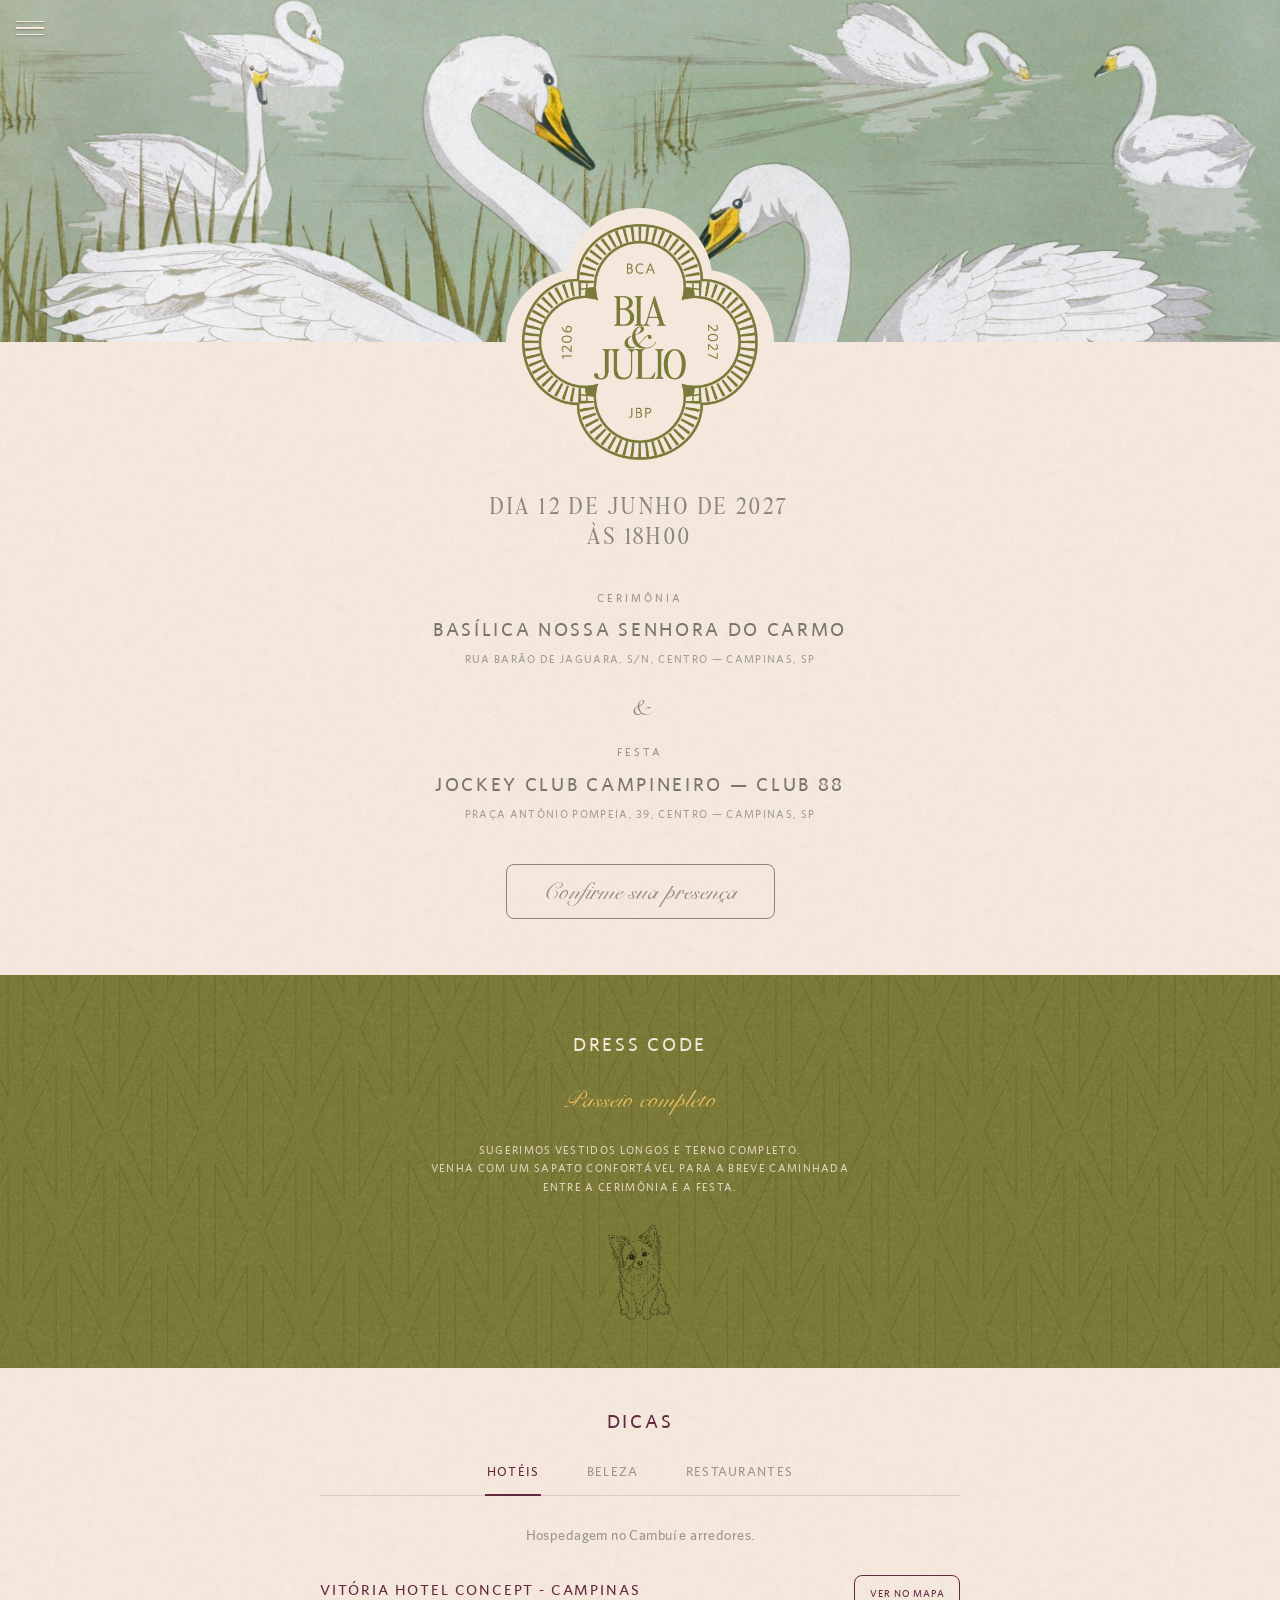
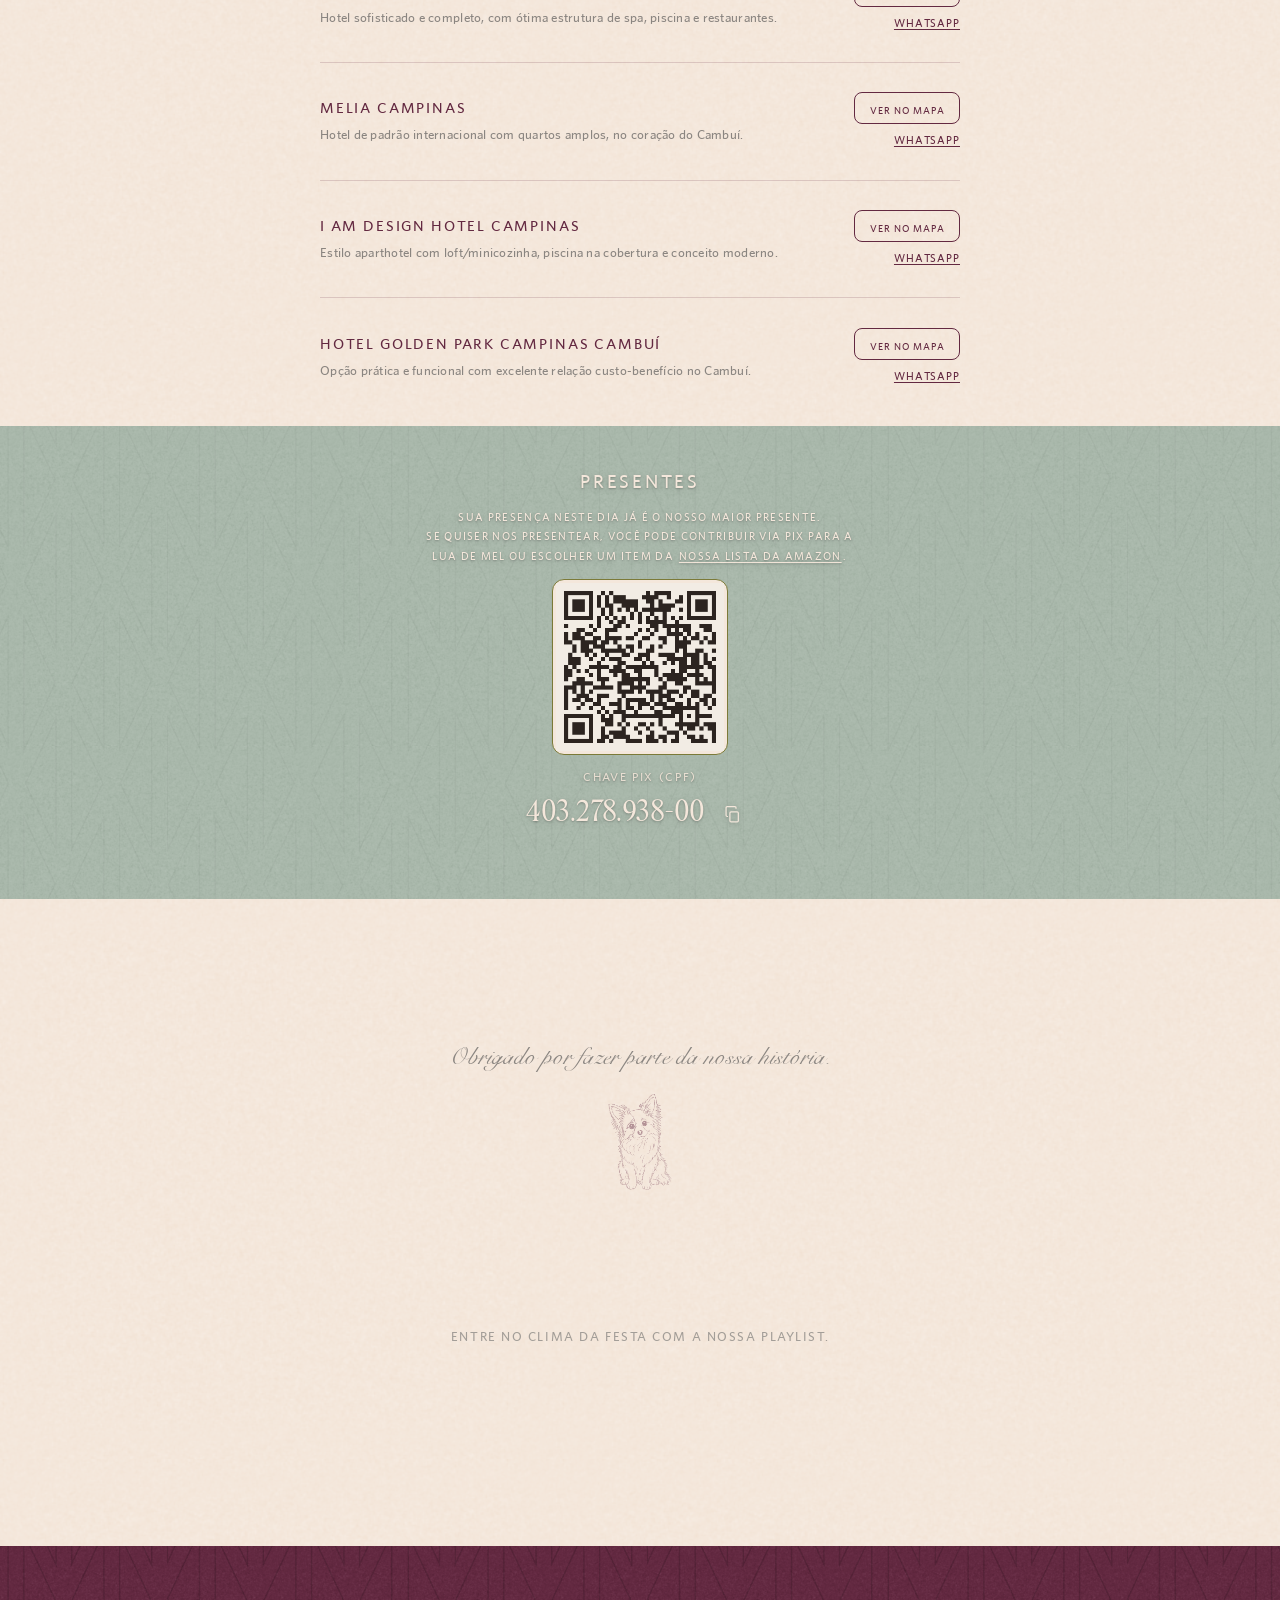
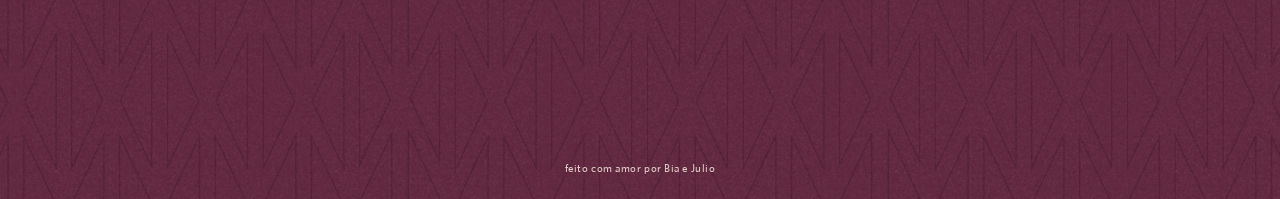
==== commit 0858e2ec: "fix: update RSVP modal, playlist and presents sections" ====
--- a/home.html
+++ b/home.html
@@ -6,8 +6,8 @@
   <title>Beatriz & Julio — Casamento</title>
   <meta name="description" content="Beatriz e Julio vão se casar em 12 de junho de 2027. Confirme sua presença e veja todas as informações do casamento.">
   <link rel="icon" href="assets/images/monograma-gold.png" type="image/png">
-  <link rel="stylesheet" href="css/styles.css?v=142">
-  <link rel="stylesheet" href="css/rsvp.css?v=12">
+  <link rel="stylesheet" href="css/styles.css?v=161">
+  <link rel="stylesheet" href="css/rsvp.css?v=29">
 </head>
 <body>
   <!-- CONFIG
@@ -411,7 +411,7 @@
 
       <p class="presentes-letter__lead">
         Sua presença neste dia já é o nosso maior presente.<br>
-        Se quiser nos presentear, você pode contribuir via PIX para a lua de mel ou escolher um item da <a href="https://www.amazon.com.br/hz/wishlist/ls/1V5BBC9HXZ12V?ref_=wl_share" target="_blank" rel="noopener noreferrer">nossa lista</a>.
+        Se quiser nos presentear, você pode contribuir via PIX para a lua de mel ou escolher um item da <a href="https://www.amazon.com.br/hz/wishlist/ls/1V5BBC9HXZ12V?ref_=wl_share" target="_blank" rel="noopener noreferrer">nossa lista da amazon</a>.
       </p>
       <figure class="presentes-pix__qr">
         <img src="assets/images/pix-qrcode.png" alt="QR Code PIX para lua de mel de Beatriz e Julio" width="240" height="240">
@@ -514,7 +514,7 @@
       </div>
 
       <div class="rsvp-modal__step" data-rsvp-step="rsvp" hidden>
-        <p class="rsvp-modal__text" id="rsvp-greeting">Confirme a presença de cada pessoa:</p>
+        <p class="rsvp-modal__text" id="rsvp-greeting">Por favor, confirme a presença de cada convidado:</p>
         <form id="rsvp-confirm-form">
           <div class="rsvp-modal__guest-list" id="rsvp-guest-list"></div>
           <div class="rsvp-modal__actions">
@@ -540,6 +540,6 @@
   </div>
 
   <script src="js/main.js?v=19"></script>
-  <script src="js/rsvp.js?v=36"></script>
+  <script src="js/rsvp.js?v=43"></script>
 </body>
 </html>
--- a/css/styles.css
+++ b/css/styles.css
@@ -1025,7 +1025,7 @@
   position: relative;
   z-index: 2;
   width: 100%;
-  margin: auto 0 0;
+  margin: 1rem 0 0;
   padding: 0 0 1.35rem;
   font-size: var(--text-caption);
   letter-spacing: 0.05em;
@@ -1168,22 +1168,30 @@
   box-sizing: border-box;
   min-width: 120px;
   height: 40px;
-  padding: 4px 1.25rem 0;
+  padding: 0 1.25rem;
   border-radius: 8px;
+  overflow: hidden;
+  font-family: var(--font-sans);
+  font-size: var(--text-caption);
+  font-weight: 500;
   line-height: 1;
   letter-spacing: 0.12em;
+  text-transform: uppercase;
 }
 
 .rsvp-modal__dialog .btn--olive {
+  background-color: var(--olive);
+  border-color: var(--olive);
+  color: var(--cream);
+  padding: 0 1.25rem;
+  line-height: 1;
+  text-transform: uppercase;
+}
+
+.rsvp-modal__dialog .btn--olive:hover {
   background-color: var(--burgundy);
   border-color: var(--burgundy);
-  padding: 3px 1.25rem 0 1.4rem;
-  line-height: 1;
-}
-
-.rsvp-modal__dialog .btn--olive:hover {
-  background-color: var(--olive);
-  border-color: var(--olive);
+  color: var(--cream);
 }
 
 .visually-hidden {
@@ -1248,9 +1256,10 @@
   font-size: var(--text-caption);
   font-weight: 400;
   line-height: 1.7;
-  letter-spacing: 0.03em;
+  letter-spacing: 0.12em;
+  text-transform: uppercase;
   color: var(--cream);
-  max-width: 38ch;
+  max-width: 450px;
   margin: 0;
   text-shadow: var(--presentes-text-shadow);
 }
@@ -1305,16 +1314,22 @@
   display: flex;
   align-items: center;
   justify-content: center;
-  gap: 0.35rem;
+  gap: 0.25rem;
 }
 
 .presentes-pix__key {
-  font-family: var(--font-sans);
+  font-family: var(--font-serif);
   font-size: clamp(1.35rem, 4vw, 1.55rem);
+  font-weight: 400;
   letter-spacing: 0.06em;
+  line-height: 1;
   margin: 0;
   color: var(--cream);
   text-shadow: var(--presentes-text-shadow);
+  display: flex;
+  align-items: center;
+  height: 44px;
+  box-sizing: border-box;
 }
 
 .presentes-pix__copy {
@@ -1322,6 +1337,7 @@
   display: inline-flex;
   align-items: center;
   justify-content: center;
+  flex-shrink: 0;
   width: 44px;
   height: 44px;
   margin: 0;
@@ -1465,6 +1481,20 @@
   .tips__group-block > summary.tips__group {
     padding: 1.35rem 0 1rem;
   }
+
+  .playlist-section__container {
+    gap: 0.85rem;
+    padding-left: 1.25rem;
+    padding-right: 1.25rem;
+  }
+
+  .playlist-section__embed {
+    height: min(220px, 30vh);
+  }
+
+  .playlist-section__credit {
+    padding-bottom: max(1rem, env(safe-area-inset-bottom));
+  }
 }
 
 /* =============================================
@@ -1497,7 +1527,7 @@
   }
 
   .presentes-letter__lead {
-    max-width: 40ch;
+    max-width: 450px;
   }
 
   .tips__sheet {
@@ -1523,6 +1553,18 @@
   .tips__place-links {
     flex-shrink: 0;
     align-items: flex-end;
+  }
+
+  .closing .presentes-footer-note {
+    flex: 1 1 auto;
+  }
+
+  .playlist-section {
+    flex: 0 0 auto;
+  }
+
+  .playlist-section__container {
+    flex: 0 0 auto;
   }
 }
 
--- a/css/rsvp.css
+++ b/css/rsvp.css
@@ -255,87 +255,79 @@
 }
 
 .rsvp-modal__guest {
-  padding: 0;
+  display: flex;
+  flex-wrap: nowrap;
+  align-items: center;
+  justify-content: flex-start;
+  gap: 0.65rem;
+  width: 100%;
+  max-width: 22rem;
+  margin: 0 auto;
+  padding: 0.15rem 0;
   background: transparent;
+  cursor: pointer;
+}
+
+.rsvp-modal__check {
+  appearance: none;
+  -webkit-appearance: none;
+  flex-shrink: 0;
+  box-sizing: border-box;
+  width: 1.25rem;
+  height: 1.25rem;
+  margin: 0;
+  border: 2px solid #b8b0a8;
+  border-radius: 4px;
+  background: var(--cream);
+  cursor: pointer;
+  transition: border-color var(--transition), background-color var(--transition);
+}
+
+.rsvp-modal__check:checked {
+  border-color: var(--olive);
+  background-color: var(--olive);
+  background-image: url("data:image/svg+xml,%3Csvg xmlns='http://www.w3.org/2000/svg' viewBox='0 0 16 16'%3E%3Cpath fill='none' stroke='%23f4e7db' stroke-width='2.2' stroke-linecap='round' stroke-linejoin='round' d='M3.5 8.2l3 3.1 6-6.4'/%3E%3C/svg%3E");
+  background-size: 14px 14px;
+  background-position: center;
+  background-repeat: no-repeat;
+}
+
+.rsvp-modal__check:focus-visible {
+  outline: 2px solid var(--olive);
+  outline-offset: 2px;
 }
 
 .rsvp-modal__guest-name {
   display: block;
-  margin-bottom: 0.4rem;
+  flex: 1 1 auto;
+  min-width: 0;
+  margin-bottom: 0;
   font-family: var(--font-script);
-  font-size: clamp(1.15rem, 3.2vw, 1.35rem);
+  font-size: clamp(1.1rem, 3vw, 1.3rem);
   font-weight: 400;
   letter-spacing: 0;
   line-height: 1.25;
   color: var(--text-dark);
-  text-align: center;
-}
-
-.rsvp-modal__choices {
-  display: flex;
-  gap: 0.4rem;
-  flex-wrap: nowrap;
-}
-
-.rsvp-modal__choice {
-  position: relative;
-  display: block;
-  flex: 1;
-  min-width: 0;
-  margin: 0;
-  line-height: 0;
-}
-
-.rsvp-modal__choice input {
-  position: absolute;
-  width: 1px;
-  height: 1px;
-  margin: -1px;
-  padding: 0;
-  overflow: hidden;
-  clip: rect(0, 0, 0, 0);
-  border: 0;
-  opacity: 0;
-  pointer-events: none;
-}
-
-.rsvp-modal__choice span {
-  display: flex;
-  align-items: center;
-  justify-content: center;
-  box-sizing: border-box;
-  width: 100%;
-  height: 38px;
-  min-height: 38px;
-  margin: 0;
-  padding: 0 0.5rem 0 0.5rem;
-  font-size: 0.625rem;
-  font-weight: 500;
+  text-align: left;
+}
+
+.rsvp-modal__guest-status {
+  flex-shrink: 0;
+  font-family: var(--font-sans);
+  font-size: 0.62rem;
+  font-weight: bold;
   letter-spacing: 0.06em;
   text-transform: uppercase;
-  text-align: center;
-  line-height: 0.625rem;
-  color: #5c5752;
-  background-color: var(--cream);
-  background-image: none;
-  border: 1px solid #b8b0a8;
-  border-radius: 6px;
-  cursor: pointer;
-  transition: background-color var(--transition), border-color var(--transition), color var(--transition);
-}
-
-.rsvp-modal__choice input:checked + span {
-  background-color: var(--olive);
-  background-image: none;
-  border-color: var(--olive);
-  color: var(--cream);
-}
-
-.rsvp-modal__choice input[value="declined"]:checked + span {
-  background-color: var(--burgundy);
-  background-image: none;
-  border-color: var(--burgundy);
-  color: var(--cream);
+  line-height: 1.2;
+  white-space: nowrap;
+}
+
+.rsvp-modal__guest-status--confirmed {
+  color: var(--olive);
+}
+
+.rsvp-modal__guest-status--declined {
+  color: #9a9590;
 }
 
 .rsvp-modal__back {
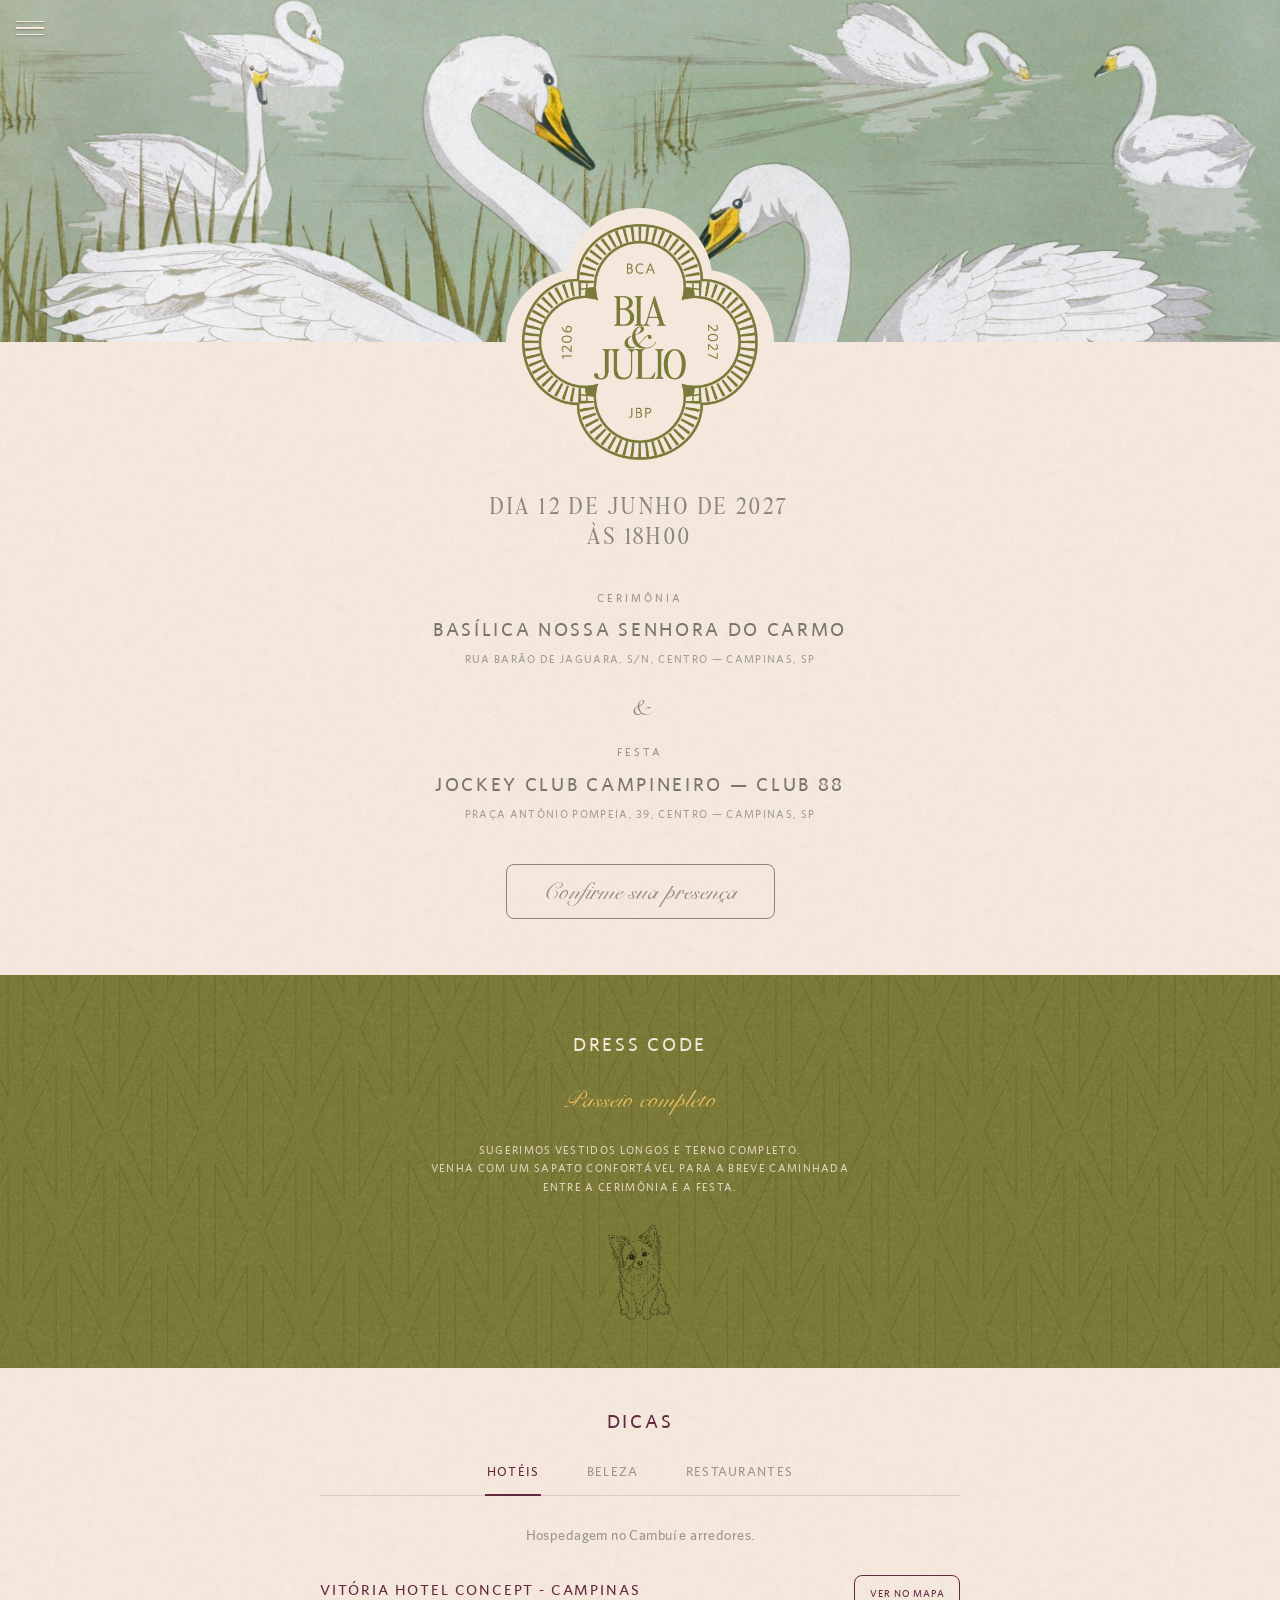
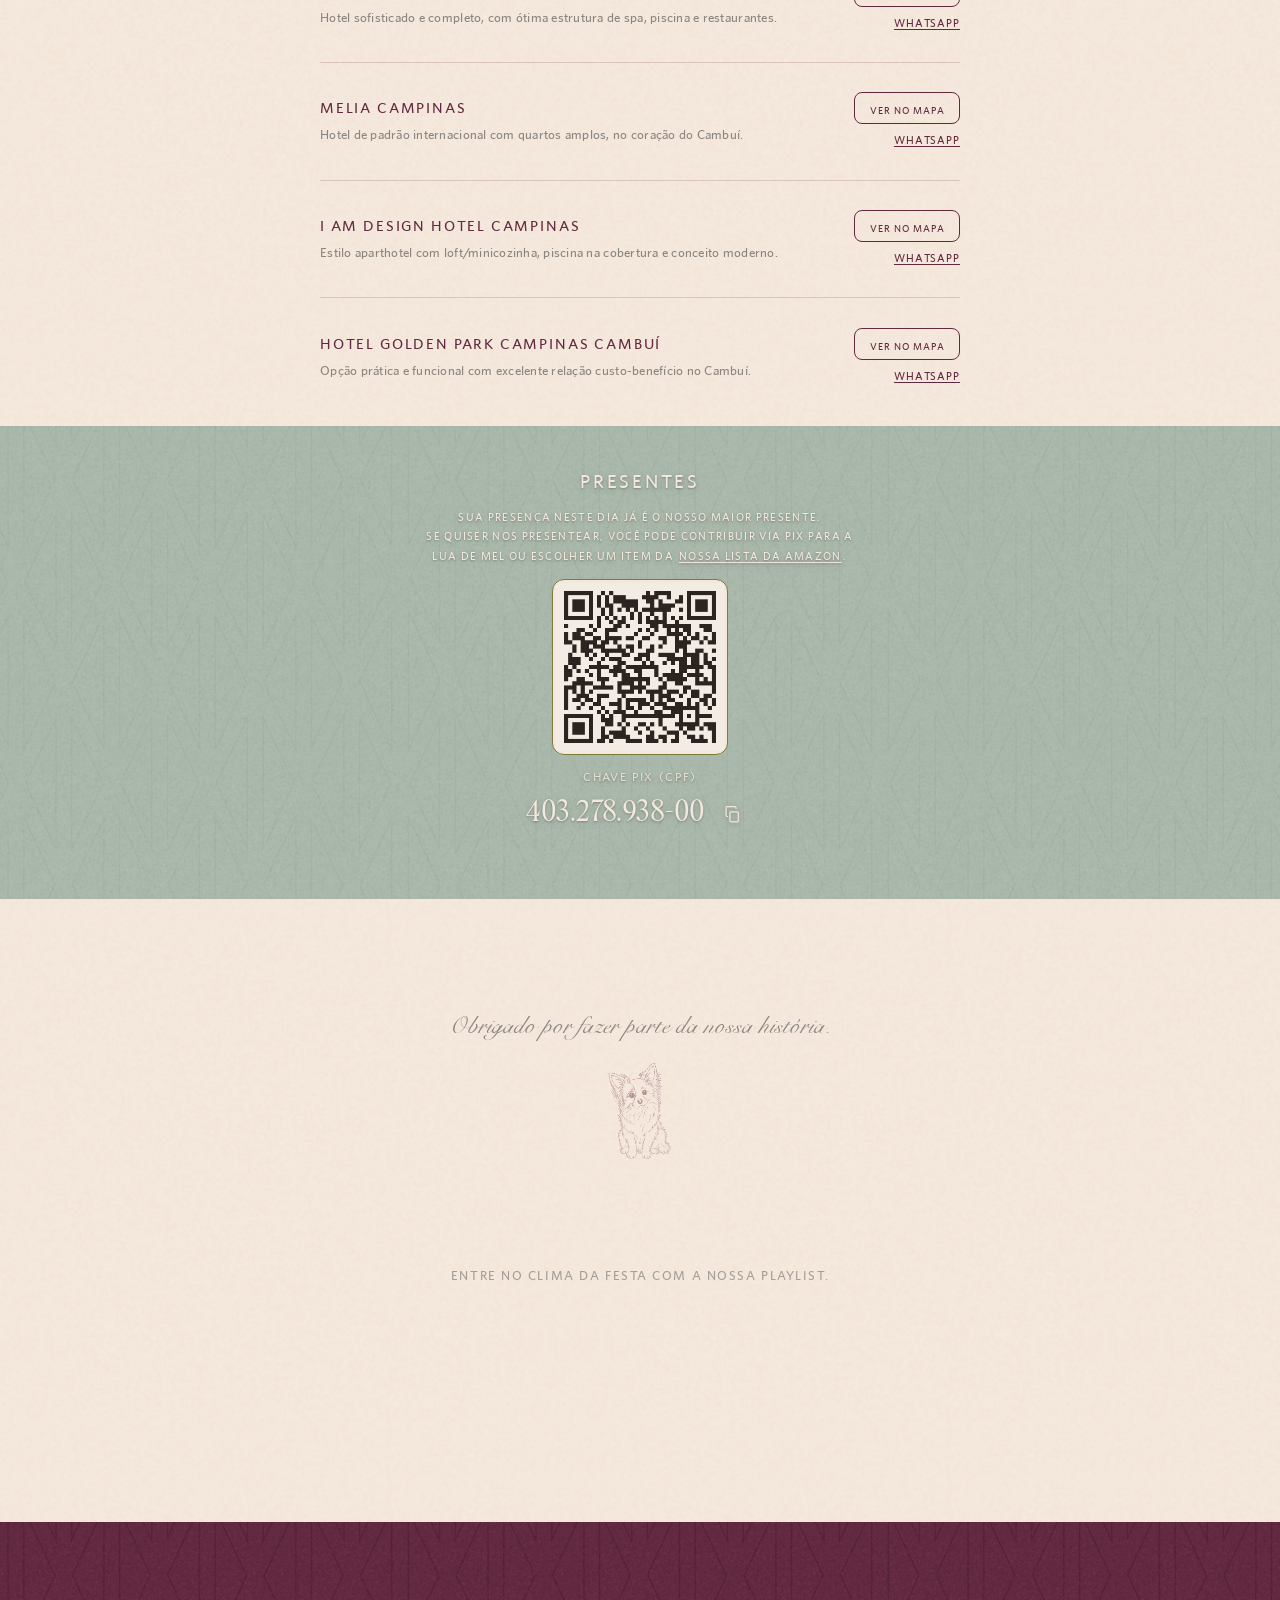
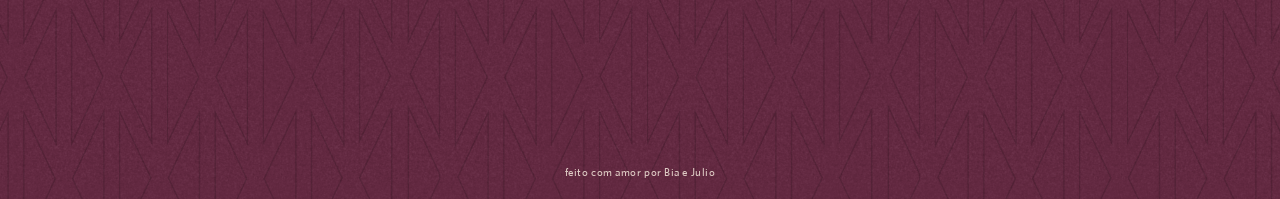
==== commit 2b8ef1de: "fix: update stylesheet version and adjust button layout in home and playlist sections" ====
--- a/home.html
+++ b/home.html
@@ -6,7 +6,7 @@
   <title>Beatriz & Julio — Casamento</title>
   <meta name="description" content="Beatriz e Julio vão se casar em 12 de junho de 2027. Confirme sua presença e veja todas as informações do casamento.">
   <link rel="icon" href="assets/images/monograma-gold.png" type="image/png">
-  <link rel="stylesheet" href="css/styles.css?v=161">
+  <link rel="stylesheet" href="css/styles.css?v=165">
   <link rel="stylesheet" href="css/rsvp.css?v=29">
 </head>
 <body>
--- a/css/styles.css
+++ b/css/styles.css
@@ -958,7 +958,7 @@
   flex-direction: column;
   align-items: center;
   justify-content: flex-start;
-  gap: 1.35rem;
+  gap: 1rem;
   width: 100%;
   max-width: 900px;
   min-height: 0;
@@ -968,6 +968,7 @@
 }
 
 .playlist-section__intro {
+  flex-shrink: 0;
   font-family: var(--font-sans);
   font-size: var(--text-body);
   font-weight: 400;
@@ -981,7 +982,10 @@
 
 .playlist-section__player {
   position: relative;
-  width: 100%;
+  flex: 1 1 auto;
+  align-self: stretch;
+  width: 100%;
+  min-height: 0;
 }
 
 .playlist-section__player::before,
@@ -1010,12 +1014,13 @@
 }
 
 .playlist-section__embed {
-  position: relative;
+  position: absolute;
+  inset: 0;
   z-index: 1;
   display: block;
   width: 100%;
-  max-width: 900px;
-  height: min(352px, 46vh);
+  height: 100%;
+  max-width: none;
   border: none;
   border-radius: 12px;
   overflow: hidden;
@@ -1024,9 +1029,10 @@
 .playlist-section__credit {
   position: relative;
   z-index: 2;
-  width: 100%;
-  margin: 1rem 0 0;
-  padding: 0 0 1.35rem;
+  flex-shrink: 0;
+  width: 100%;
+  margin: 0;
+  padding: 0.35rem 0 max(1.1rem, env(safe-area-inset-bottom));
   font-size: var(--text-caption);
   letter-spacing: 0.05em;
   text-align: center;
@@ -1487,14 +1493,6 @@
     padding-left: 1.25rem;
     padding-right: 1.25rem;
   }
-
-  .playlist-section__embed {
-    height: min(220px, 30vh);
-  }
-
-  .playlist-section__credit {
-    padding-bottom: max(1rem, env(safe-area-inset-bottom));
-  }
 }
 
 /* =============================================
@@ -1553,18 +1551,6 @@
   .tips__place-links {
     flex-shrink: 0;
     align-items: flex-end;
-  }
-
-  .closing .presentes-footer-note {
-    flex: 1 1 auto;
-  }
-
-  .playlist-section {
-    flex: 0 0 auto;
-  }
-
-  .playlist-section__container {
-    flex: 0 0 auto;
   }
 }
 
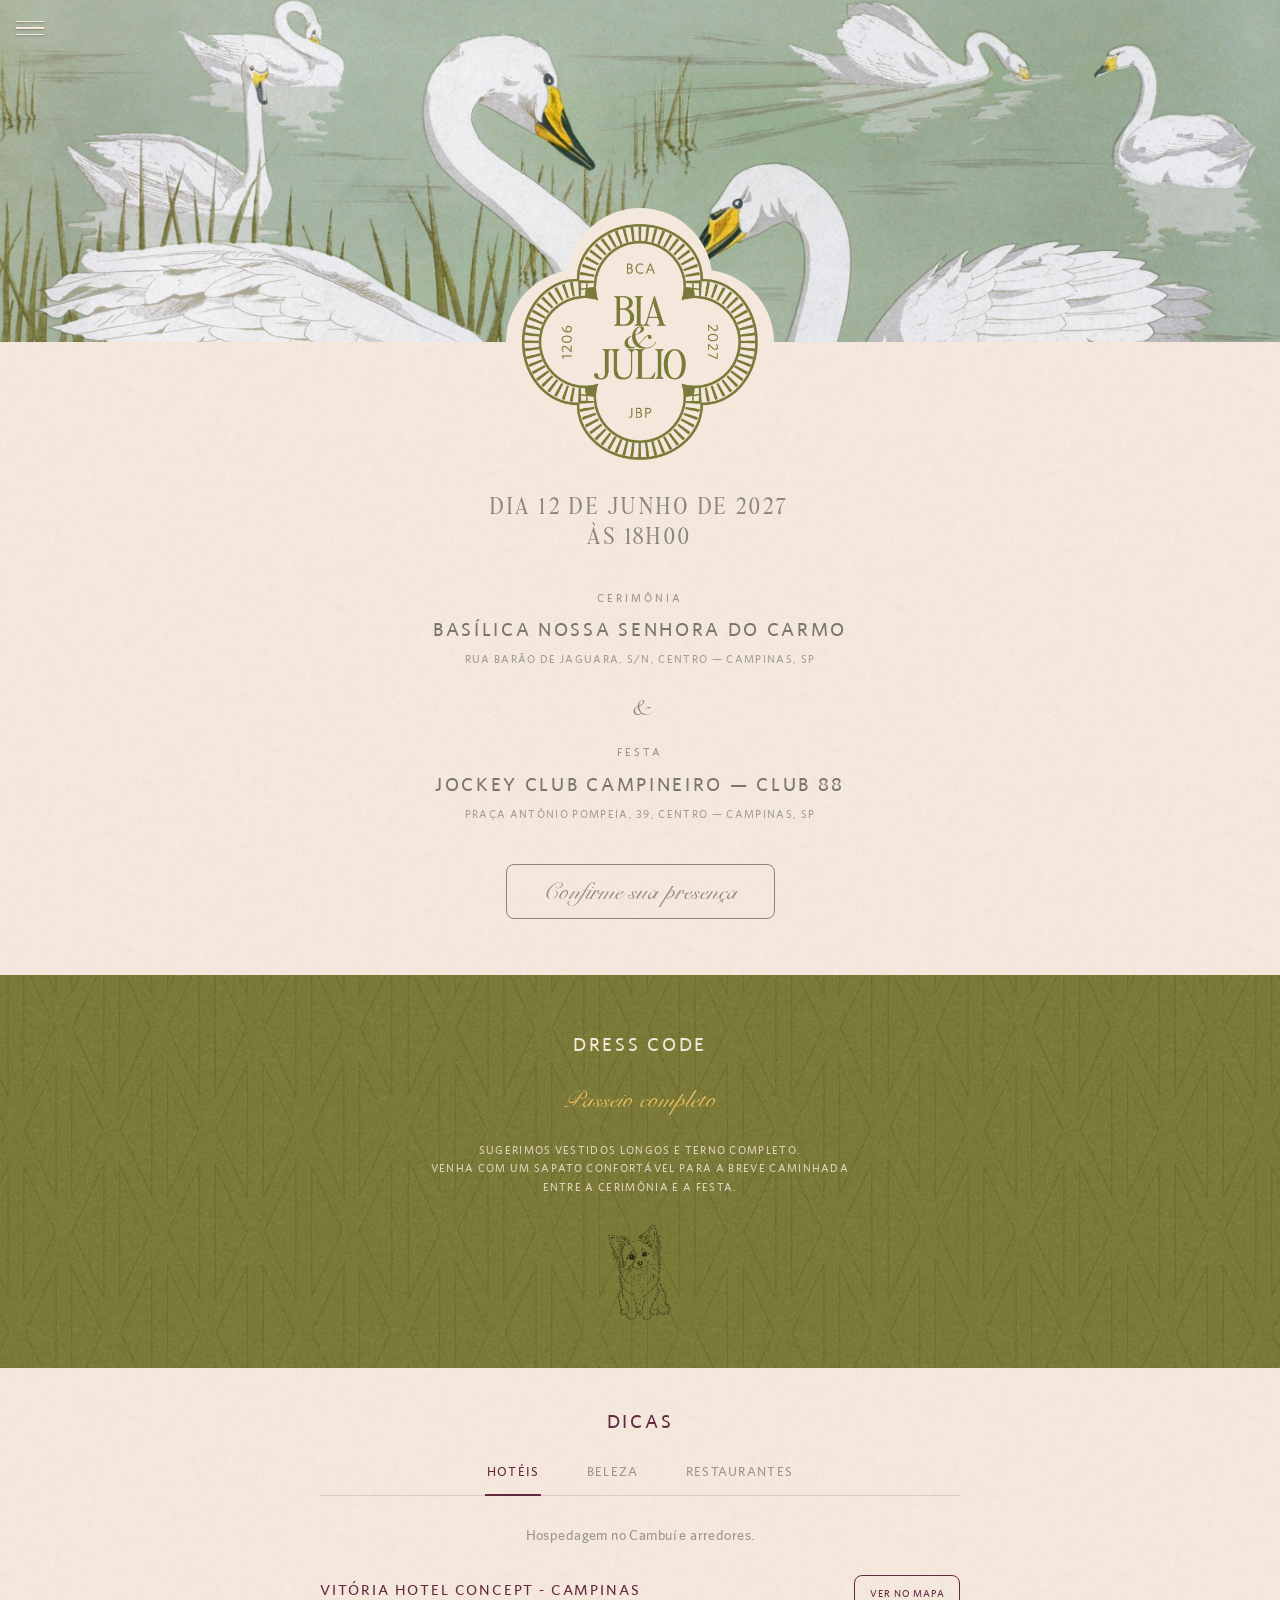
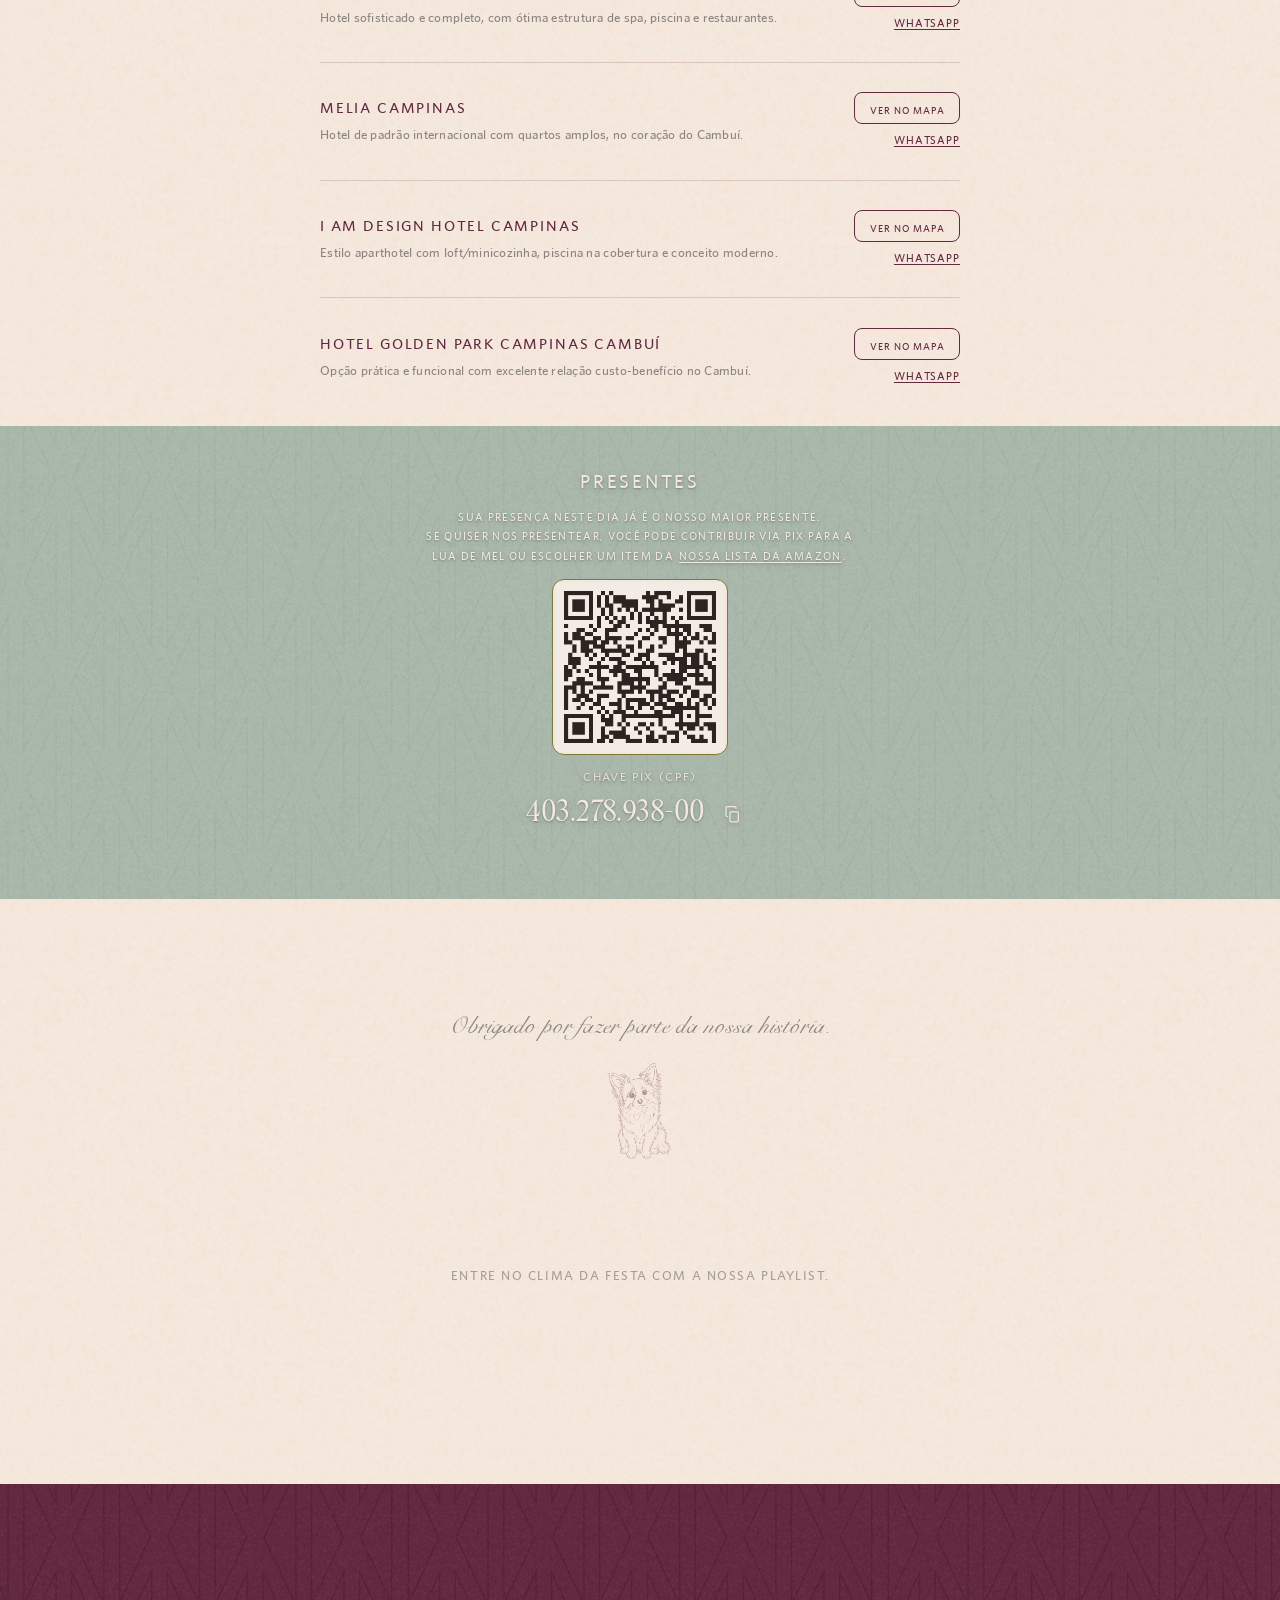
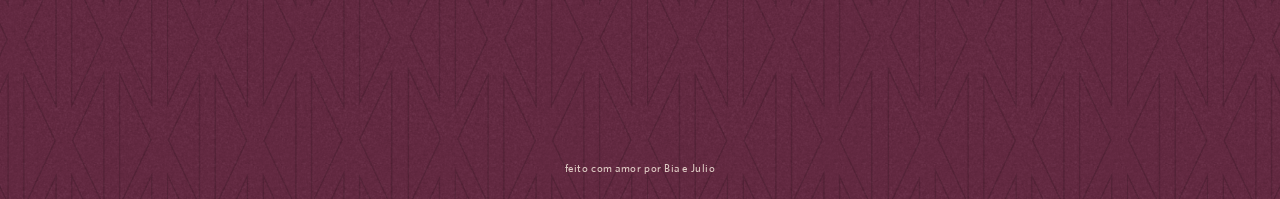
==== commit 1f8bd692: "fix: update stylesheet version and refine playlist section layout for improved responsiveness" ====
--- a/home.html
+++ b/home.html
@@ -6,7 +6,7 @@
   <title>Beatriz & Julio — Casamento</title>
   <meta name="description" content="Beatriz e Julio vão se casar em 12 de junho de 2027. Confirme sua presença e veja todas as informações do casamento.">
   <link rel="icon" href="assets/images/monograma-gold.png" type="image/png">
-  <link rel="stylesheet" href="css/styles.css?v=165">
+  <link rel="stylesheet" href="css/styles.css?v=171">
   <link rel="stylesheet" href="css/rsvp.css?v=29">
 </head>
 <body>
--- a/css/styles.css
+++ b/css/styles.css
@@ -958,7 +958,7 @@
   flex-direction: column;
   align-items: center;
   justify-content: flex-start;
-  gap: 1rem;
+  gap: 1.35rem;
   width: 100%;
   max-width: 900px;
   min-height: 0;
@@ -968,7 +968,6 @@
 }
 
 .playlist-section__intro {
-  flex-shrink: 0;
   font-family: var(--font-sans);
   font-size: var(--text-body);
   font-weight: 400;
@@ -982,10 +981,7 @@
 
 .playlist-section__player {
   position: relative;
-  flex: 1 1 auto;
-  align-self: stretch;
-  width: 100%;
-  min-height: 0;
+  width: 100%;
 }
 
 .playlist-section__player::before,
@@ -1014,13 +1010,12 @@
 }
 
 .playlist-section__embed {
-  position: absolute;
-  inset: 0;
+  position: relative;
   z-index: 1;
   display: block;
   width: 100%;
-  height: 100%;
-  max-width: none;
+  max-width: 900px;
+  height: min(352px, 46vh);
   border: none;
   border-radius: 12px;
   overflow: hidden;
@@ -1029,10 +1024,9 @@
 .playlist-section__credit {
   position: relative;
   z-index: 2;
-  flex-shrink: 0;
-  width: 100%;
-  margin: 0;
-  padding: 0.35rem 0 max(1.1rem, env(safe-area-inset-bottom));
+  width: 100%;
+  margin: auto 0 0;
+  padding: 0 0 1.35rem;
   font-size: var(--text-caption);
   letter-spacing: 0.05em;
   text-align: center;
@@ -1487,12 +1481,6 @@
   .tips__group-block > summary.tips__group {
     padding: 1.35rem 0 1rem;
   }
-
-  .playlist-section__container {
-    gap: 0.85rem;
-    padding-left: 1.25rem;
-    padding-right: 1.25rem;
-  }
 }
 
 /* =============================================
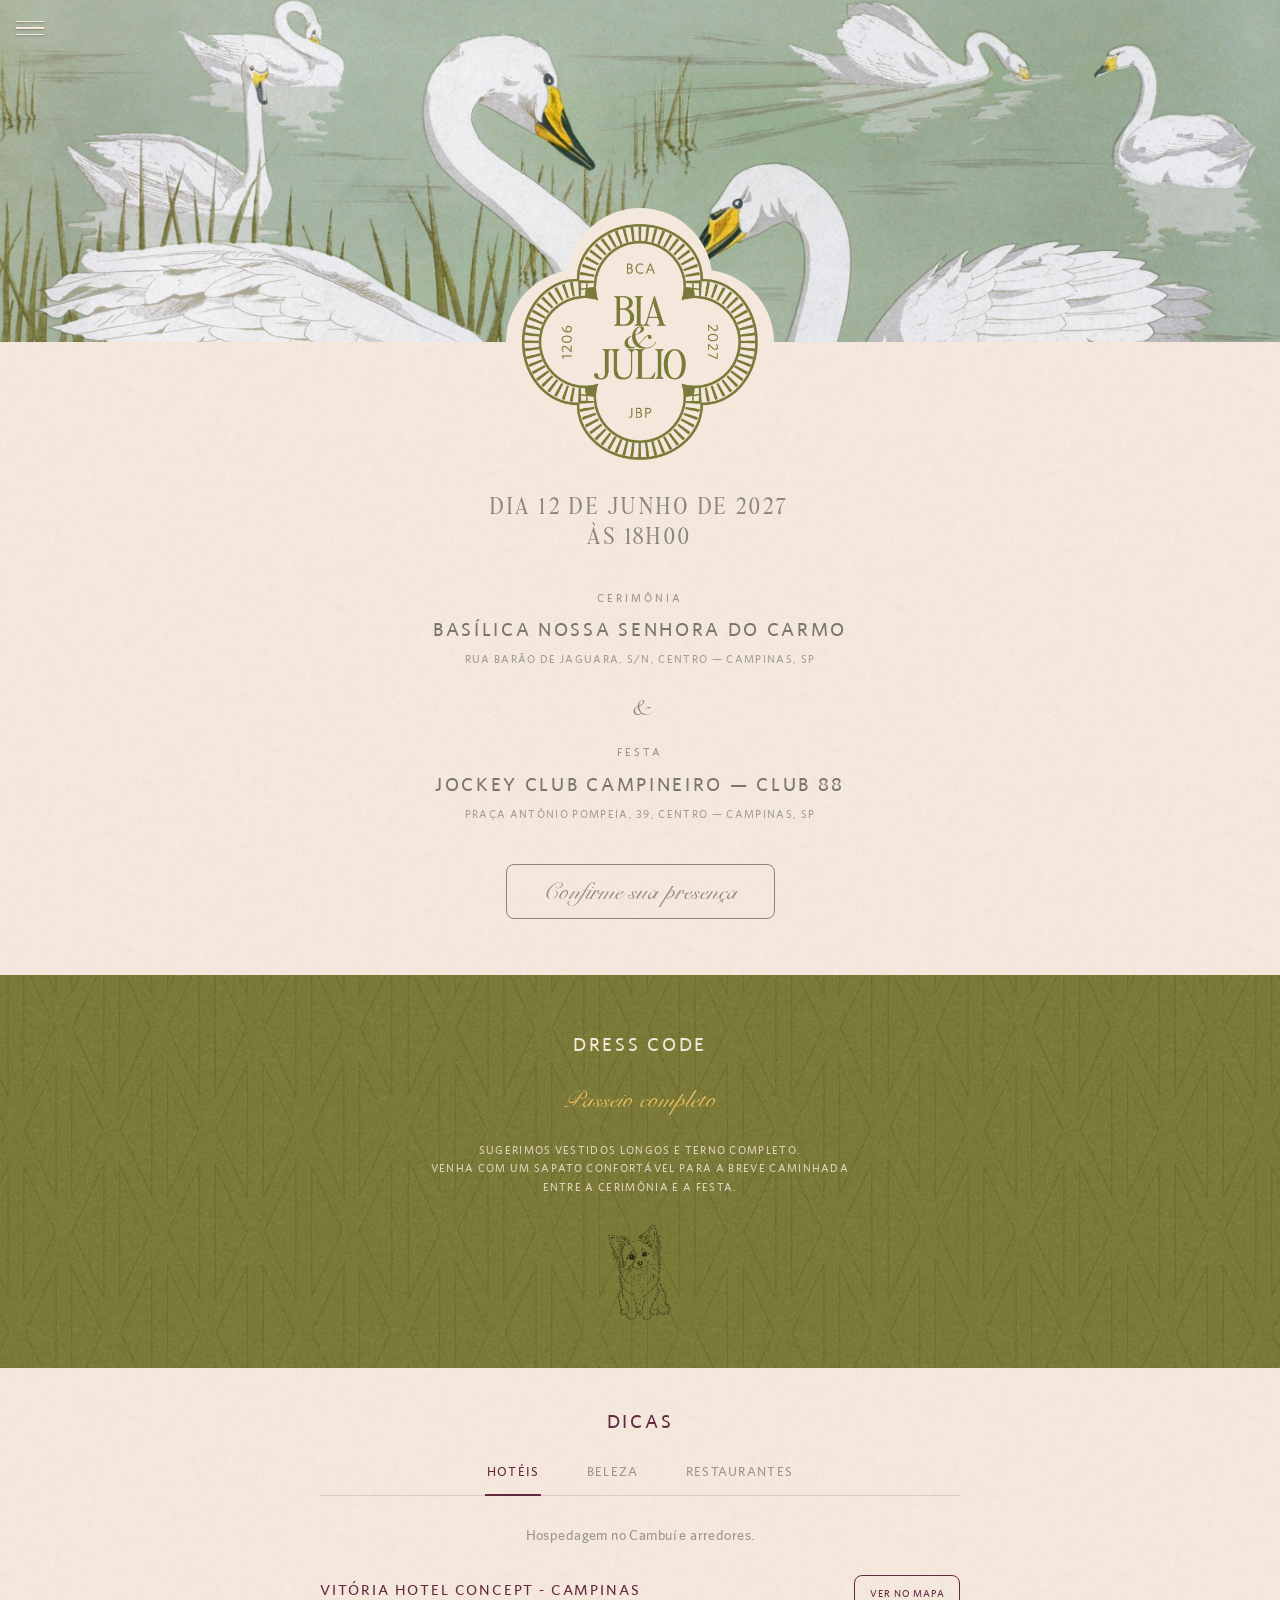
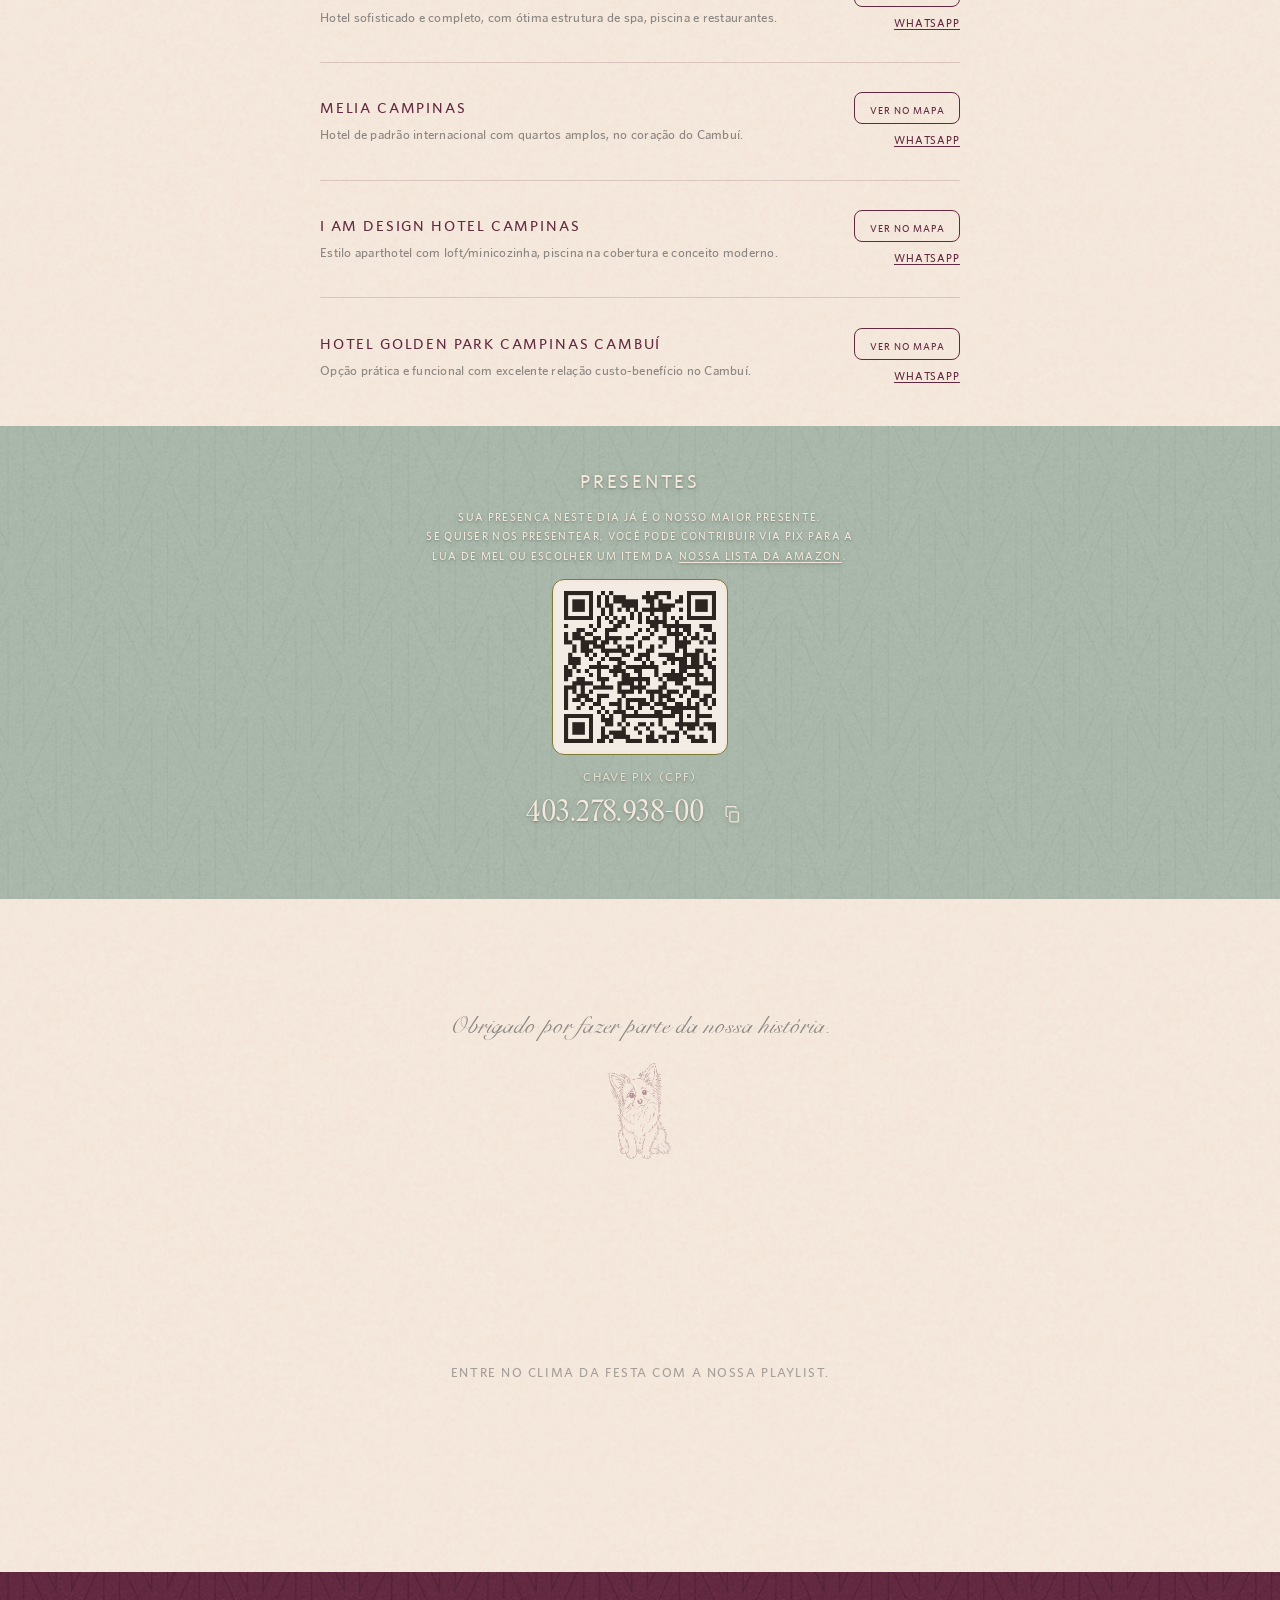
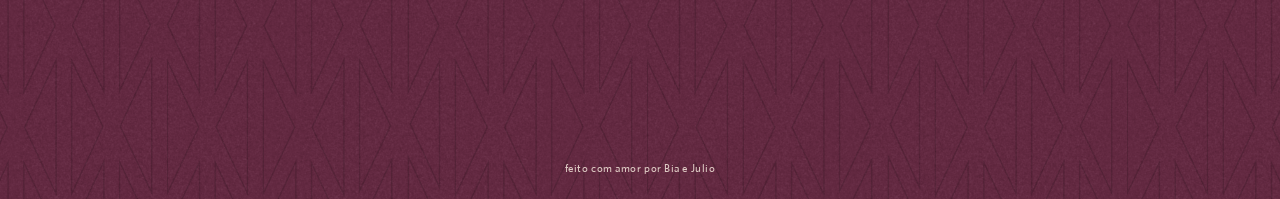
==== commit be4d980a: "fix: update stylesheet versions, refine RSVP modal layout, and improve JavaScript formatting for bet" ====
--- a/home.html
+++ b/home.html
@@ -6,8 +6,8 @@
   <title>Beatriz & Julio — Casamento</title>
   <meta name="description" content="Beatriz e Julio vão se casar em 12 de junho de 2027. Confirme sua presença e veja todas as informações do casamento.">
   <link rel="icon" href="assets/images/monograma-gold.png" type="image/png">
-  <link rel="stylesheet" href="css/styles.css?v=171">
-  <link rel="stylesheet" href="css/rsvp.css?v=29">
+  <link rel="stylesheet" href="css/styles.css?v=183">
+  <link rel="stylesheet" href="css/rsvp.css?v=30">
 </head>
 <body>
   <!-- CONFIG
@@ -526,9 +526,6 @@
       <div class="rsvp-modal__step rsvp-modal__step--thanks" data-rsvp-step="thanks" hidden>
         <div class="rsvp-thanks-body" id="rsvp-thanks-body">
           <p class="rsvp-modal__text rsvp-modal__text--thanks" id="rsvp-thanks-message"></p>
-          <div class="rsvp-modal__actions">
-            <button type="button" class="btn btn--olive" data-rsvp-edit>Editar confirmação</button>
-          </div>
         </div>
       </div>
 
@@ -540,6 +537,6 @@
   </div>
 
   <script src="js/main.js?v=19"></script>
-  <script src="js/rsvp.js?v=43"></script>
+  <script src="js/rsvp.js?v=44"></script>
 </body>
 </html>
--- a/css/styles.css
+++ b/css/styles.css
@@ -958,7 +958,7 @@
   flex-direction: column;
   align-items: center;
   justify-content: flex-start;
-  gap: 1.35rem;
+  gap: 0.75rem;
   width: 100%;
   max-width: 900px;
   min-height: 0;
@@ -968,6 +968,7 @@
 }
 
 .playlist-section__intro {
+  margin-top: auto;
   font-family: var(--font-sans);
   font-size: var(--text-body);
   font-weight: 400;
@@ -975,7 +976,7 @@
   letter-spacing: 0.12em;
   text-transform: uppercase;
   text-align: center;
-  margin: 0;
+  margin-bottom: 0;
   line-height: 1.7;
 }
 
@@ -1024,8 +1025,9 @@
 .playlist-section__credit {
   position: relative;
   z-index: 2;
-  width: 100%;
-  margin: auto 0 0;
+  flex-shrink: 0;
+  width: 100%;
+  margin: 0;
   padding: 0 0 1.35rem;
   font-size: var(--text-caption);
   letter-spacing: 0.05em;
@@ -1101,7 +1103,7 @@
 }
 
 .rsvp-modal__text {
-  font-size: var(--text-body-sm);
+  font-size: var(--text-body);
   letter-spacing: 0.04em;
   color: #9a9590;
   text-align: center;
@@ -1189,9 +1191,9 @@
 }
 
 .rsvp-modal__dialog .btn--olive:hover {
-  background-color: var(--burgundy);
-  border-color: var(--burgundy);
-  color: var(--cream);
+  background-color: var(--olive-dark);
+  border-color: var(--olive-dark);
+  color: var(--white);
 }
 
 .visually-hidden {
@@ -1481,6 +1483,26 @@
   .tips__group-block > summary.tips__group {
     padding: 1.35rem 0 1rem;
   }
+
+  .closing {
+    height: auto;
+    min-height: 100vh;
+    min-height: 100dvh;
+  }
+
+  .closing .presentes-footer-note {
+    flex: 1 1 auto;
+  }
+
+  .playlist-section {
+    flex: 0 0 auto;
+  }
+
+  .playlist-section__credit {
+    flex-shrink: 0;
+    margin-bottom: 0;
+    padding-bottom: max(1.35rem, env(safe-area-inset-bottom));
+  }
 }
 
 /* =============================================
--- a/css/rsvp.css
+++ b/css/rsvp.css
@@ -61,7 +61,7 @@
 
 .rsvp-modal__dialog--wide:not(.is-expanded) .rsvp-modal__text {
   margin-bottom: 0.85rem;
-  font-size: 0.7rem;
+  font-size: var(--text-body);
   line-height: 1.5;
 }
 
